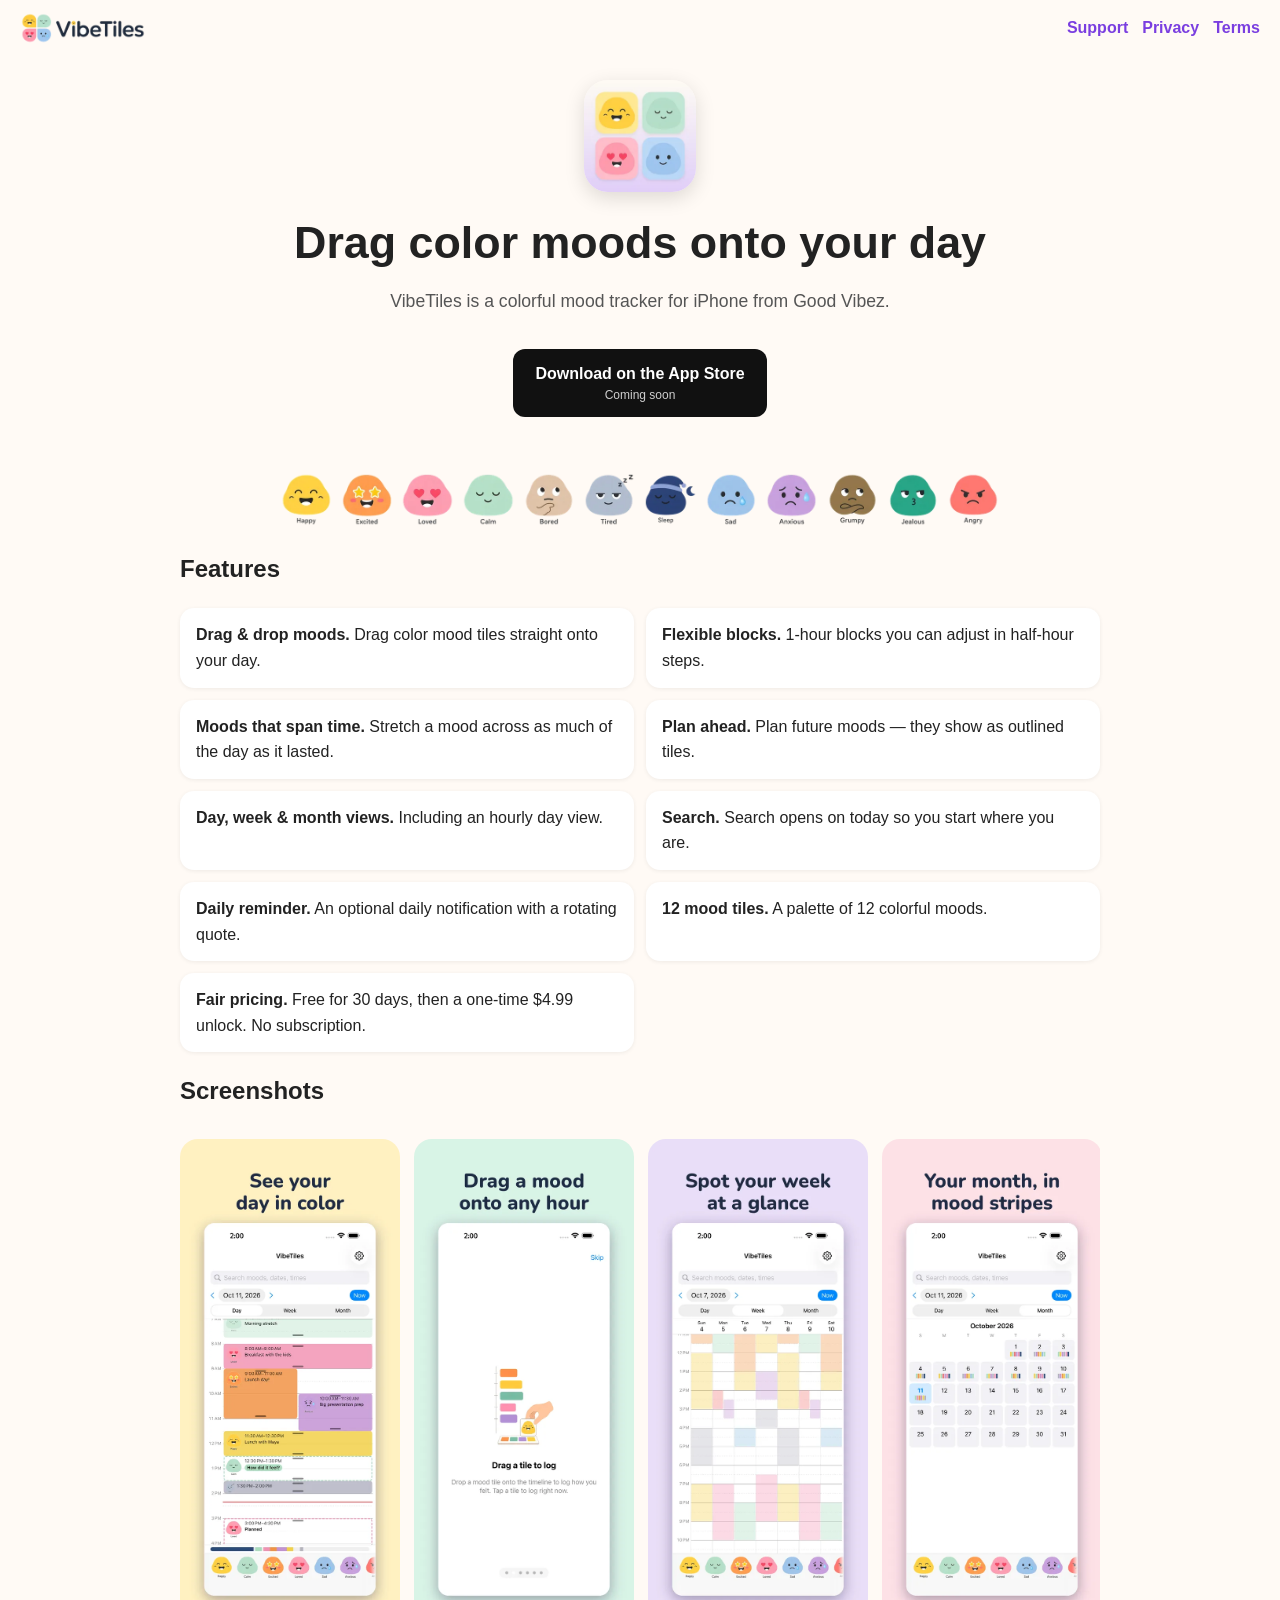
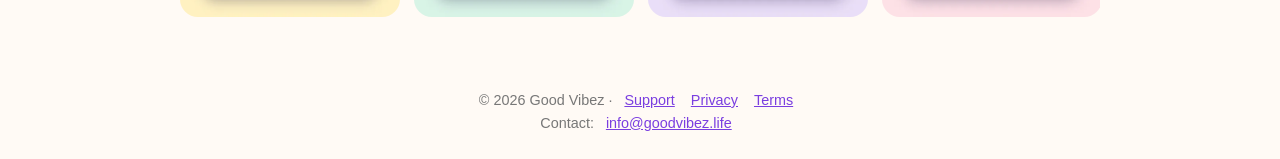
==== index.html @ ffe2e725 "VibeTiles website" ====
<!doctype html><html lang="en"><head><meta charset="utf-8"><meta name="viewport" content="width=device-width,initial-scale=1">
<title>VibeTiles — Drag color moods onto your day</title><meta name="description" content="VibeTiles by Good Vibez: drag color moods onto your day.">
<link rel="icon" href="img/favicon.png"><link rel="apple-touch-icon" href="img/apple-touch-icon.png"><link rel="stylesheet" href="style.css"></head><body>
<header><a class="brand" href="./"><img src="img/wordmark.webp" alt="VibeTiles" width="126" height="32"></a><nav><a href="support.html">Support</a><a href="privacy.html">Privacy</a><a href="terms.html">Terms</a></nav></header>
<main>
<section class="hero"><img class="icon" src="img/icon.webp" alt="VibeTiles app icon" width="256" height="256">
<h1>Drag color moods onto your day</h1><p>VibeTiles is a colorful mood tracker for iPhone from Good Vibez.</p>
<span class="badge" aria-label="App Store: coming soon">Download on the App Store<small>Coming soon</small></span></section>
<div class="tiles"><img src="img/tiles/happy.webp" alt="Happy tile" width="120" height="120" loading="lazy"><img src="img/tiles/excited.webp" alt="Excited tile" width="120" height="120" loading="lazy"><img src="img/tiles/loved.webp" alt="Loved tile" width="120" height="120" loading="lazy"><img src="img/tiles/calm.webp" alt="Calm tile" width="120" height="120" loading="lazy"><img src="img/tiles/bored.webp" alt="Bored tile" width="120" height="120" loading="lazy"><img src="img/tiles/tired.webp" alt="Tired tile" width="120" height="120" loading="lazy"><img src="img/tiles/sleep.webp" alt="Sleep tile" width="120" height="120" loading="lazy"><img src="img/tiles/sad.webp" alt="Sad tile" width="120" height="120" loading="lazy"><img src="img/tiles/anxious.webp" alt="Anxious tile" width="120" height="120" loading="lazy"><img src="img/tiles/grumpy.webp" alt="Grumpy tile" width="120" height="120" loading="lazy"><img src="img/tiles/jealous.webp" alt="Jealous tile" width="120" height="120" loading="lazy"><img src="img/tiles/angry.webp" alt="Angry tile" width="120" height="120" loading="lazy"></div>
<h2>Features</h2><ul class="features">
<li><strong>Drag &amp; drop moods.</strong> Drag color mood tiles straight onto your day.</li>
<li><strong>Flexible blocks.</strong> 1-hour blocks you can adjust in half-hour steps.</li>
<li><strong>Moods that span time.</strong> Stretch a mood across as much of the day as it lasted.</li>
<li><strong>Plan ahead.</strong> Plan future moods &mdash; they show as outlined tiles.</li>
<li><strong>Day, week &amp; month views.</strong> Including an hourly day view.</li>
<li><strong>Search.</strong> Search opens on today so you start where you are.</li>
<li><strong>Daily reminder.</strong> An optional daily notification with a rotating quote.</li>
<li><strong>12 mood tiles.</strong> A palette of 12 colorful moods.</li>
<li><strong>Fair pricing.</strong> Free for 30 days, then a one-time $4.99 unlock. No subscription.</li></ul>
<h2>Screenshots</h2><div class="shots"><img src="img/shot-01-day.webp" alt="VibeTiles day view screenshot" width="560" height="1217" loading="lazy"><img src="img/shot-02-drag.webp" alt="VibeTiles drag a mood screenshot" width="560" height="1217" loading="lazy"><img src="img/shot-03-week.webp" alt="VibeTiles week view screenshot" width="560" height="1217" loading="lazy"><img src="img/shot-04-month.webp" alt="VibeTiles month view screenshot" width="560" height="1217" loading="lazy"><img src="img/shot-07-search.webp" alt="VibeTiles search screenshot" width="560" height="1217" loading="lazy"></div></main><footer>&copy; 2026 Good Vibez &middot; <a href="support.html">Support</a><a href="privacy.html">Privacy</a><a href="terms.html">Terms</a><br>Contact: <a href="mailto:info@goodvibez.life">info@goodvibez.life</a></footer></body></html>
---- style.css ----
*{box-sizing:border-box}body{margin:0;font-family:-apple-system,BlinkMacSystemFont,"Segoe UI",Roboto,sans-serif;color:#222;background:#fffaf5;line-height:1.6}
a{color:#7a3ee0}img{max-width:100%;height:auto}
header{display:flex;align-items:center;justify-content:space-between;padding:12px 20px;flex-wrap:wrap;gap:8px}
header .brand img{height:32px;width:auto;display:block}nav a{margin-left:14px;text-decoration:none;font-weight:600}
main{max-width:960px;margin:0 auto;padding:0 20px 40px}
.hero{text-align:center;padding:24px 0 32px}.hero .icon{width:112px;border-radius:24px;box-shadow:0 6px 20px #0002}
.hero h1{font-size:2rem;line-height:1.2;margin:16px 0 8px}.hero p{font-size:1.1rem;color:#555}
.badge{display:inline-block;margin-top:16px;padding:12px 22px;border-radius:12px;background:#111;color:#fff;font-weight:600}
.badge small{display:block;font-weight:400;opacity:.8;font-size:.75rem}
.tiles{display:grid;grid-template-columns:repeat(6,1fr);gap:8px;max-width:420px;margin:24px auto}
.features{list-style:none;padding:0;display:grid;gap:12px}.features li{background:#fff;border-radius:14px;padding:14px 16px;box-shadow:0 1px 4px #0001}
.shots{display:flex;gap:14px;overflow-x:auto;scroll-snap-type:x mandatory;padding:8px 0}.shots img{width:220px;flex:none;border-radius:18px;scroll-snap-align:start}
footer{text-align:center;padding:24px;color:#777;font-size:.9rem}footer a{margin:0 8px}
@media(min-width:720px){.hero h1{font-size:2.8rem}.features{grid-template-columns:1fr 1fr}.tiles{grid-template-columns:repeat(12,1fr);max-width:720px}}
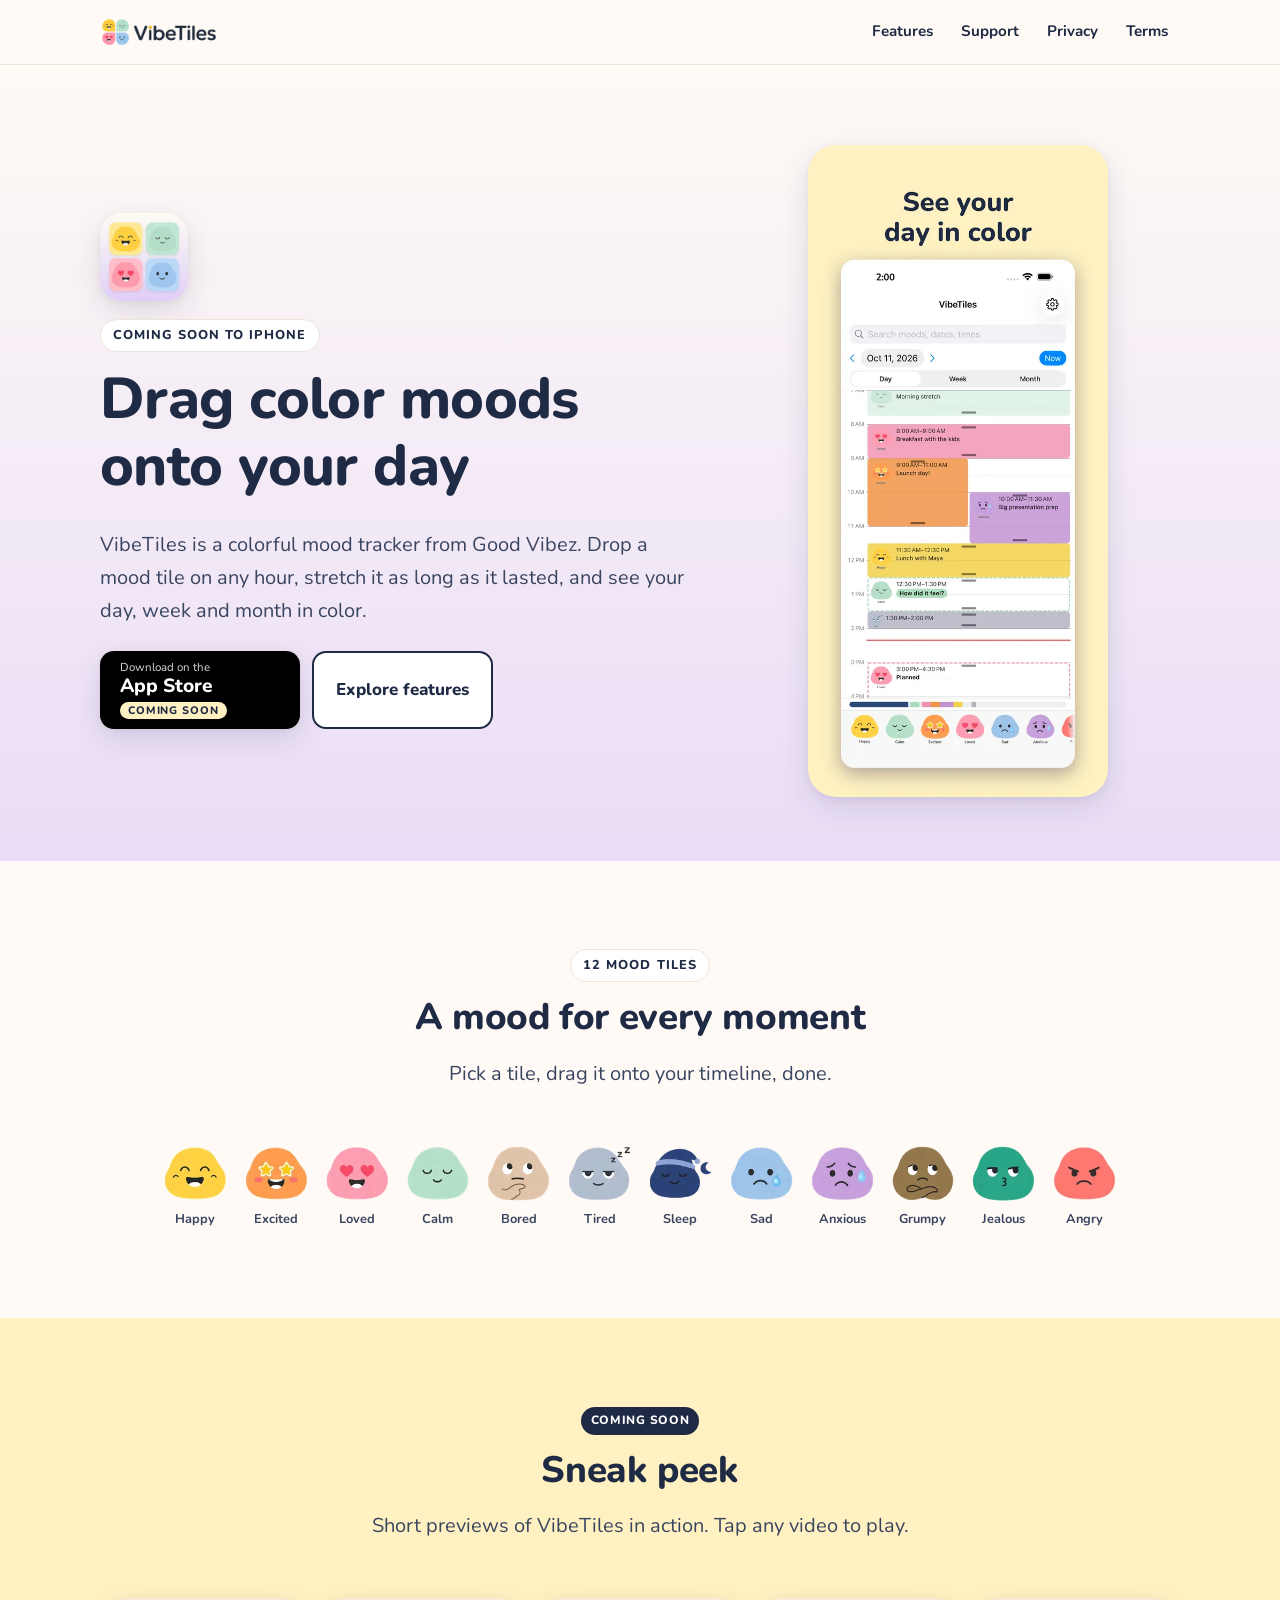
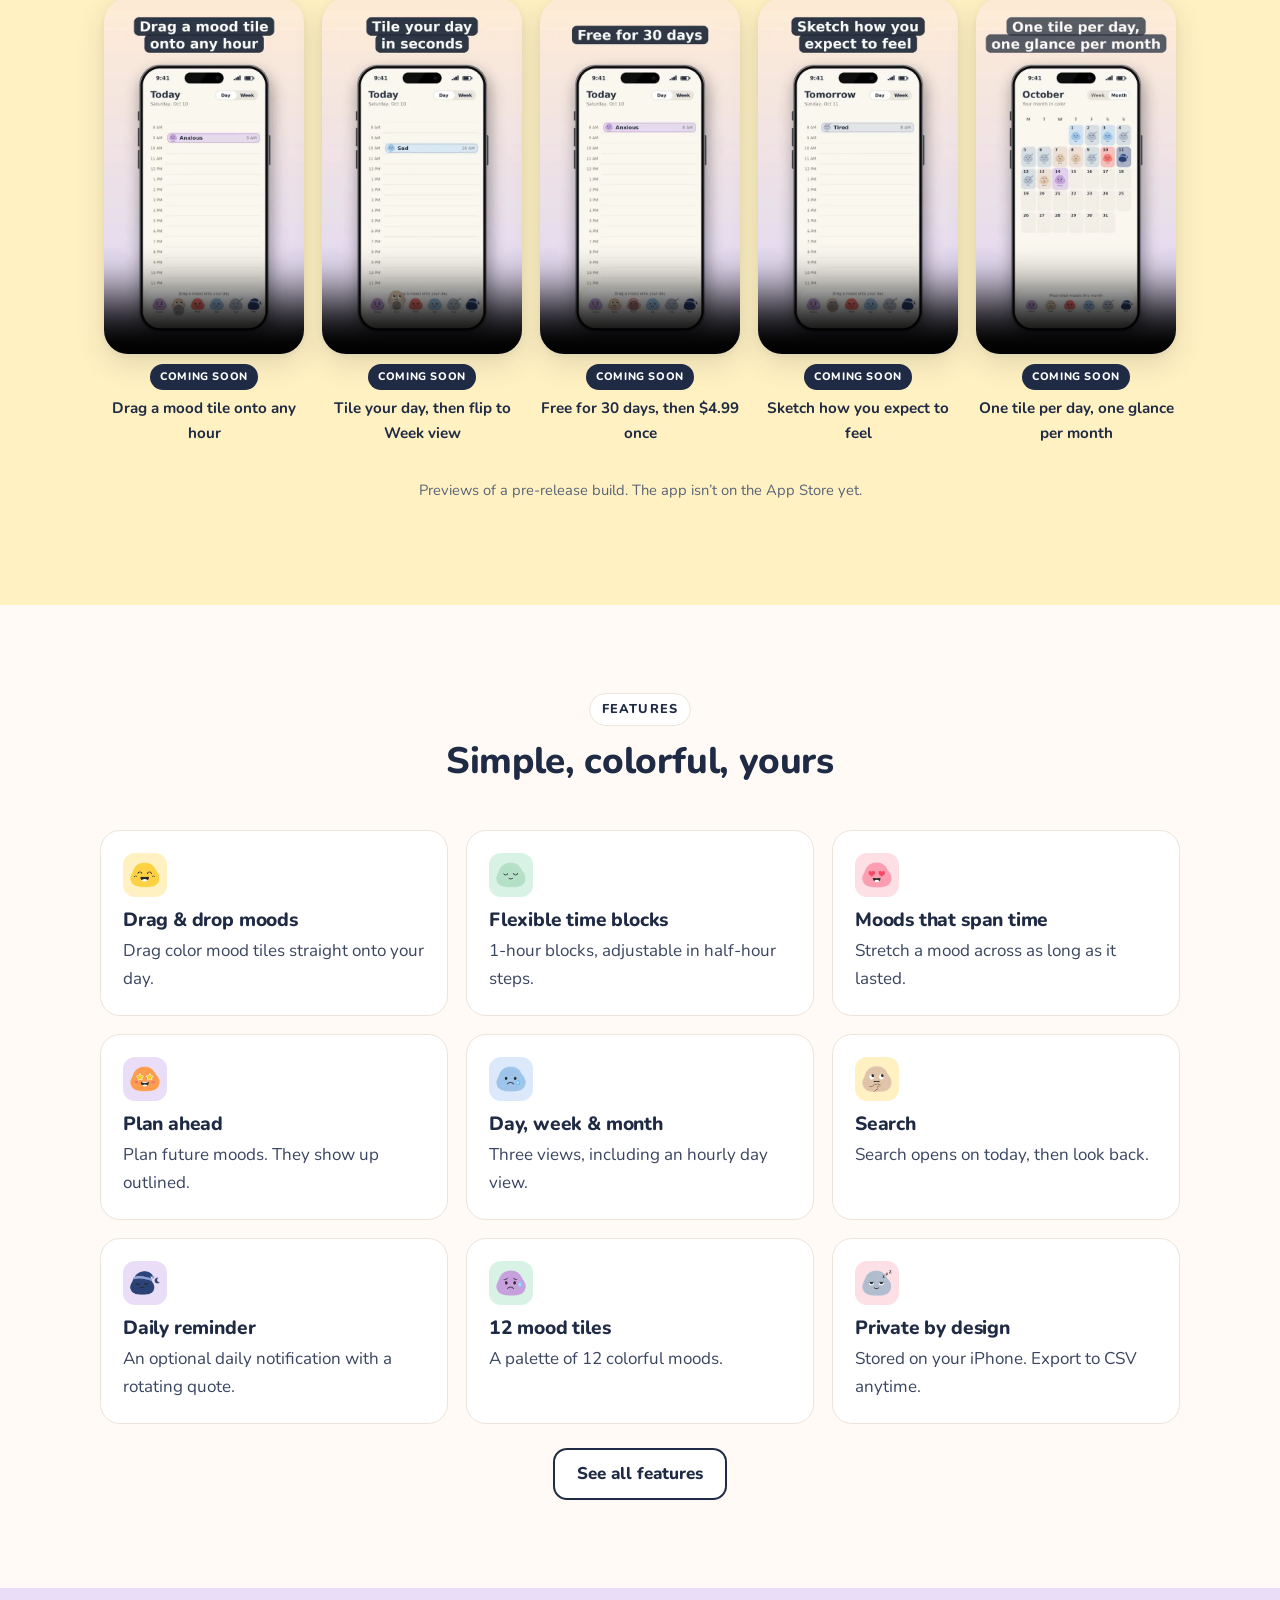
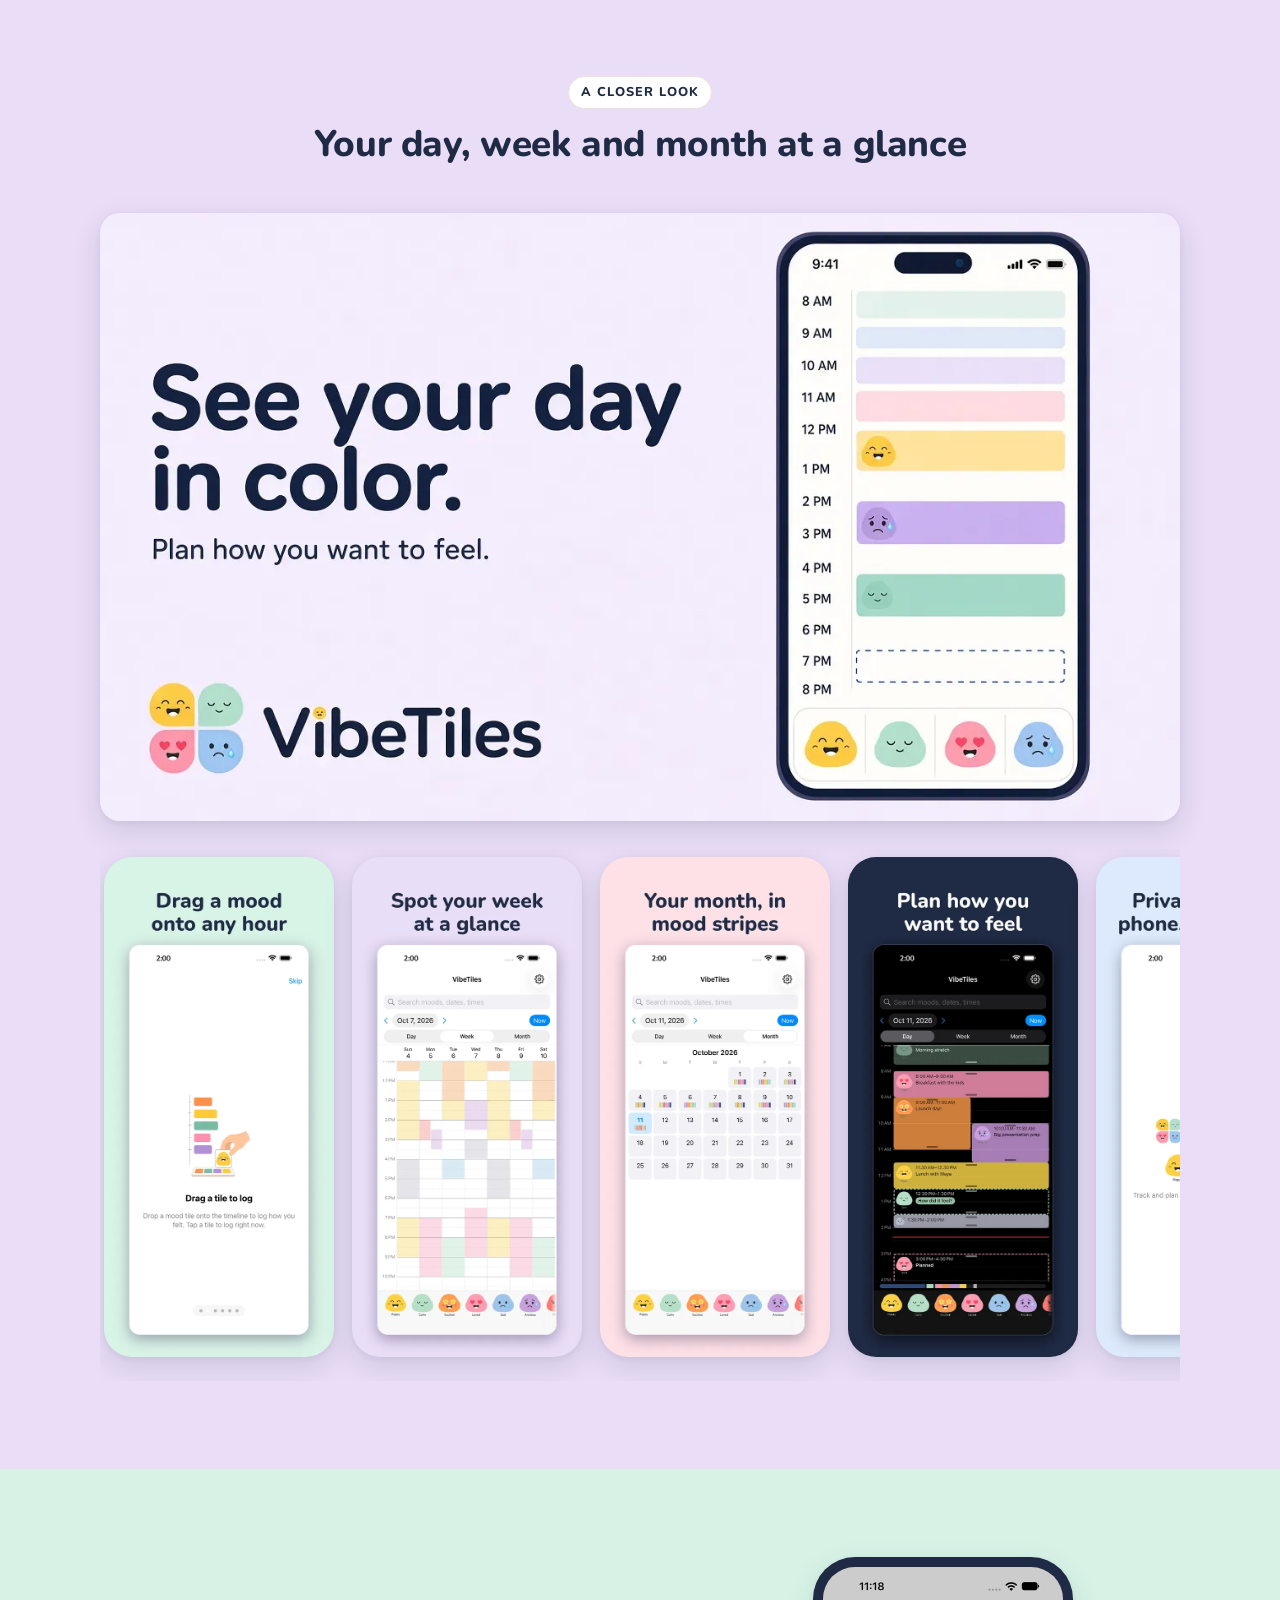
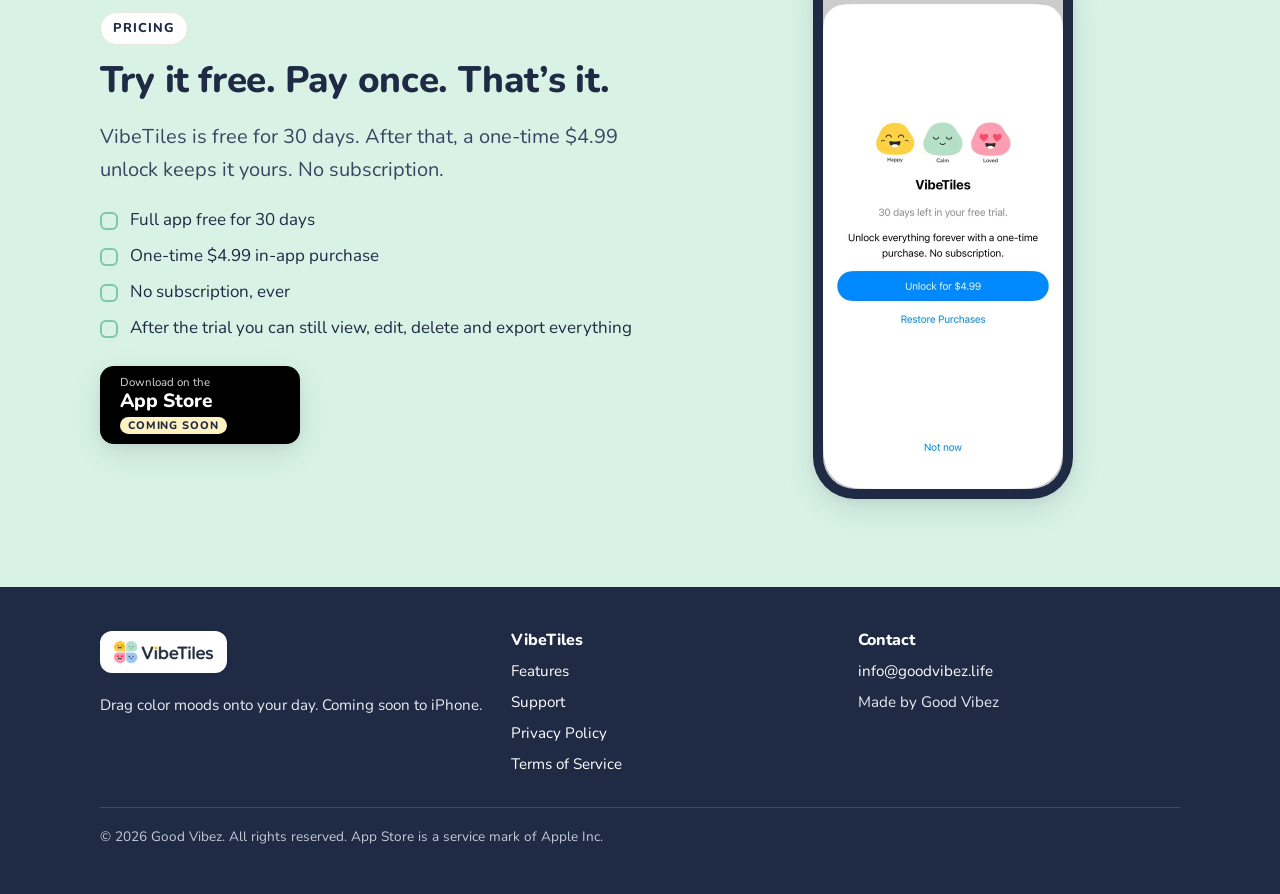
==== commit a8967eb4: "Add Features page, Sneak peek preview videos (coming soon), and polished design" ====
--- a/index.html
+++ b/index.html
@@ -1,20 +1,46 @@
 <!doctype html><html lang="en"><head><meta charset="utf-8"><meta name="viewport" content="width=device-width,initial-scale=1">
-<title>VibeTiles — Drag color moods onto your day</title><meta name="description" content="VibeTiles by Good Vibez: drag color moods onto your day.">
-<link rel="icon" href="img/favicon.png"><link rel="apple-touch-icon" href="img/apple-touch-icon.png"><link rel="stylesheet" href="style.css"></head><body>
-<header><a class="brand" href="./"><img src="img/wordmark.webp" alt="VibeTiles" width="126" height="32"></a><nav><a href="support.html">Support</a><a href="privacy.html">Privacy</a><a href="terms.html">Terms</a></nav></header>
-<main>
-<section class="hero"><img class="icon" src="img/icon.webp" alt="VibeTiles app icon" width="256" height="256">
-<h1>Drag color moods onto your day</h1><p>VibeTiles is a colorful mood tracker for iPhone from Good Vibez.</p>
-<span class="badge" aria-label="App Store: coming soon">Download on the App Store<small>Coming soon</small></span></section>
-<div class="tiles"><img src="img/tiles/happy.webp" alt="Happy tile" width="120" height="120" loading="lazy"><img src="img/tiles/excited.webp" alt="Excited tile" width="120" height="120" loading="lazy"><img src="img/tiles/loved.webp" alt="Loved tile" width="120" height="120" loading="lazy"><img src="img/tiles/calm.webp" alt="Calm tile" width="120" height="120" loading="lazy"><img src="img/tiles/bored.webp" alt="Bored tile" width="120" height="120" loading="lazy"><img src="img/tiles/tired.webp" alt="Tired tile" width="120" height="120" loading="lazy"><img src="img/tiles/sleep.webp" alt="Sleep tile" width="120" height="120" loading="lazy"><img src="img/tiles/sad.webp" alt="Sad tile" width="120" height="120" loading="lazy"><img src="img/tiles/anxious.webp" alt="Anxious tile" width="120" height="120" loading="lazy"><img src="img/tiles/grumpy.webp" alt="Grumpy tile" width="120" height="120" loading="lazy"><img src="img/tiles/jealous.webp" alt="Jealous tile" width="120" height="120" loading="lazy"><img src="img/tiles/angry.webp" alt="Angry tile" width="120" height="120" loading="lazy"></div>
-<h2>Features</h2><ul class="features">
-<li><strong>Drag &amp; drop moods.</strong> Drag color mood tiles straight onto your day.</li>
-<li><strong>Flexible blocks.</strong> 1-hour blocks you can adjust in half-hour steps.</li>
-<li><strong>Moods that span time.</strong> Stretch a mood across as much of the day as it lasted.</li>
-<li><strong>Plan ahead.</strong> Plan future moods &mdash; they show as outlined tiles.</li>
-<li><strong>Day, week &amp; month views.</strong> Including an hourly day view.</li>
-<li><strong>Search.</strong> Search opens on today so you start where you are.</li>
-<li><strong>Daily reminder.</strong> An optional daily notification with a rotating quote.</li>
-<li><strong>12 mood tiles.</strong> A palette of 12 colorful moods.</li>
-<li><strong>Fair pricing.</strong> Free for 30 days, then a one-time $4.99 unlock. No subscription.</li></ul>
-<h2>Screenshots</h2><div class="shots"><img src="img/shot-01-day.webp" alt="VibeTiles day view screenshot" width="560" height="1217" loading="lazy"><img src="img/shot-02-drag.webp" alt="VibeTiles drag a mood screenshot" width="560" height="1217" loading="lazy"><img src="img/shot-03-week.webp" alt="VibeTiles week view screenshot" width="560" height="1217" loading="lazy"><img src="img/shot-04-month.webp" alt="VibeTiles month view screenshot" width="560" height="1217" loading="lazy"><img src="img/shot-07-search.webp" alt="VibeTiles search screenshot" width="560" height="1217" loading="lazy"></div></main><footer>&copy; 2026 Good Vibez &middot; <a href="support.html">Support</a><a href="privacy.html">Privacy</a><a href="terms.html">Terms</a><br>Contact: <a href="mailto:info@goodvibez.life">info@goodvibez.life</a></footer></body></html>+<title>VibeTiles · Drag color moods onto your day</title><meta name="description" content="VibeTiles by Good Vibez: drag color moods onto your day. A colorful mood tracker for iPhone, coming soon."><meta name="theme-color" content="#FFFAF5">
+<link rel="canonical" href="https://vibetiles.goodvibez.life/">
+<meta property="og:type" content="website"><meta property="og:site_name" content="VibeTiles"><meta property="og:title" content="VibeTiles · Drag color moods onto your day"><meta property="og:description" content="VibeTiles by Good Vibez: drag color moods onto your day. A colorful mood tracker for iPhone, coming soon."><meta property="og:url" content="https://vibetiles.goodvibez.life/"><meta property="og:image" content="https://vibetiles.goodvibez.life/img/og-image.jpg"><meta property="og:image:width" content="1200"><meta property="og:image:height" content="675">
+<meta name="twitter:card" content="summary_large_image"><meta name="twitter:title" content="VibeTiles · Drag color moods onto your day"><meta name="twitter:description" content="VibeTiles by Good Vibez: drag color moods onto your day. A colorful mood tracker for iPhone, coming soon."><meta name="twitter:image" content="https://vibetiles.goodvibez.life/img/og-image.jpg">
+<link rel="preload" href="fonts/nunito-latin.woff2" as="font" type="font/woff2" crossorigin>
+<link rel="icon" href="img/favicon.png"><link rel="apple-touch-icon" href="img/apple-touch-icon.png"><link rel="stylesheet" href="style.css?v=2"></head><body>
+<a class="skip" href="#main">Skip to content</a>
+<header class="site-header"><div class="wrap"><a class="brand" href="./" aria-label="VibeTiles home"><img src="img/wordmark.webp" alt="VibeTiles" width="118" height="30"></a>
+<nav class="nav" aria-label="Main"><a href="features.html">Features</a><a href="support.html">Support</a><a href="privacy.html">Privacy</a><a href="terms.html">Terms</a></nav></div></header>
+<main id="main">
+<section class="hero"><div class="wrap">
+<div class="hero-copy"><img class="app-icon" src="img/icon.webp" alt="VibeTiles app icon" width="88" height="88">
+<span class="eyebrow">Coming soon to iPhone</span>
+<h1>Drag color moods onto your day</h1>
+<p class="lead">VibeTiles is a colorful mood tracker from Good Vibez. Drop a mood tile on any hour, stretch it as long as it lasted, and see your day, week and month in color.</p>
+<div class="cta-row"><span class="badge" role="img" aria-label="Download on the App Store, coming soon"><span class="small">Download on the</span><span class="big">App Store</span><span class="soon">Coming soon</span></span><a class="btn" href="features.html">Explore features</a></div></div>
+<div class="hero-visual"><img class="shot" src="img/shot-01-day.webp" alt="VibeTiles day view with colored mood tiles placed across the hours" width="560" height="1217" fetchpriority="high"></div>
+</div></section>
+<section class="section" aria-labelledby="tiles-h"><div class="wrap"><div class="section-head"><span class="eyebrow">12 mood tiles</span><h2 id="tiles-h">A mood for every moment</h2><p class="lead">Pick a tile, drag it onto your timeline, done.</p></div><div class="tiles"><figure><img src="img/tiles/happy.webp" alt="" width="120" height="120" loading="lazy"><figcaption>Happy</figcaption></figure><figure><img src="img/tiles/excited.webp" alt="" width="120" height="120" loading="lazy"><figcaption>Excited</figcaption></figure><figure><img src="img/tiles/loved.webp" alt="" width="120" height="120" loading="lazy"><figcaption>Loved</figcaption></figure><figure><img src="img/tiles/calm.webp" alt="" width="120" height="120" loading="lazy"><figcaption>Calm</figcaption></figure><figure><img src="img/tiles/bored.webp" alt="" width="120" height="120" loading="lazy"><figcaption>Bored</figcaption></figure><figure><img src="img/tiles/tired.webp" alt="" width="120" height="120" loading="lazy"><figcaption>Tired</figcaption></figure><figure><img src="img/tiles/sleep.webp" alt="" width="120" height="120" loading="lazy"><figcaption>Sleep</figcaption></figure><figure><img src="img/tiles/sad.webp" alt="" width="120" height="120" loading="lazy"><figcaption>Sad</figcaption></figure><figure><img src="img/tiles/anxious.webp" alt="" width="120" height="120" loading="lazy"><figcaption>Anxious</figcaption></figure><figure><img src="img/tiles/grumpy.webp" alt="" width="120" height="120" loading="lazy"><figcaption>Grumpy</figcaption></figure><figure><img src="img/tiles/jealous.webp" alt="" width="120" height="120" loading="lazy"><figcaption>Jealous</figcaption></figure><figure><img src="img/tiles/angry.webp" alt="" width="120" height="120" loading="lazy"><figcaption>Angry</figcaption></figure></div></div></section>
+<section class="section tint-yellow" id="sneak-peek" aria-labelledby="peek-h"><div class="wrap"><div class="section-head"><span class="pill">Coming soon</span><h2 id="peek-h" style="margin-top:14px">Sneak peek</h2><p class="lead">Short previews of VibeTiles in action. Tap any video to play.</p></div><div class="videos"><figure class="video-card">
+<video playsinline muted loop preload="none" controls poster="video/vibetiles-plan-your-day.webp" width="720" height="1280" aria-label="VibeTiles preview: Drag a mood tile onto any hour"><source src="video/vibetiles-plan-your-day.mp4" type="video/mp4">Your browser can't play this video. <a href="video/vibetiles-plan-your-day.mp4">Download it</a>.</video>
+<figcaption><span class="pill">Coming soon</span><span class="cap">Drag a mood tile onto any hour</span></figcaption></figure><figure class="video-card">
+<video playsinline muted loop preload="none" controls poster="video/vibetiles-week-view.webp" width="720" height="1280" aria-label="VibeTiles preview: Tile your day, then flip to Week view"><source src="video/vibetiles-week-view.mp4" type="video/mp4">Your browser can't play this video. <a href="video/vibetiles-week-view.mp4">Download it</a>.</video>
+<figcaption><span class="pill">Coming soon</span><span class="cap">Tile your day, then flip to Week view</span></figcaption></figure><figure class="video-card">
+<video playsinline muted loop preload="none" controls poster="video/vibetiles-no-subscription.webp" width="720" height="1280" aria-label="VibeTiles preview: Free for 30 days, then $4.99 once"><source src="video/vibetiles-no-subscription.mp4" type="video/mp4">Your browser can't play this video. <a href="video/vibetiles-no-subscription.mp4">Download it</a>.</video>
+<figcaption><span class="pill">Coming soon</span><span class="cap">Free for 30 days, then $4.99 once</span></figcaption></figure><figure class="video-card">
+<video playsinline muted loop preload="none" controls poster="video/vibetiles-plan-tomorrow.webp" width="720" height="1280" aria-label="VibeTiles preview: Sketch how you expect to feel"><source src="video/vibetiles-plan-tomorrow.mp4" type="video/mp4">Your browser can't play this video. <a href="video/vibetiles-plan-tomorrow.mp4">Download it</a>.</video>
+<figcaption><span class="pill">Coming soon</span><span class="cap">Sketch how you expect to feel</span></figcaption></figure><figure class="video-card">
+<video playsinline muted loop preload="none" controls poster="video/vibetiles-month-in-color.webp" width="720" height="1280" aria-label="VibeTiles preview: One tile per day, one glance per month"><source src="video/vibetiles-month-in-color.mp4" type="video/mp4">Your browser can't play this video. <a href="video/vibetiles-month-in-color.mp4">Download it</a>.</video>
+<figcaption><span class="pill">Coming soon</span><span class="cap">One tile per day, one glance per month</span></figcaption></figure></div><p class="note">Previews of a pre-release build. The app isn&rsquo;t on the App Store yet.</p></div></section>
+<section class="section" aria-labelledby="feat-h"><div class="wrap"><div class="section-head"><span class="eyebrow">Features</span><h2 id="feat-h">Simple, colorful, yours</h2></div><div class="grid cols-3"><div class="card"><div class="dot bg-yellow"><img src="img/tiles/happy.webp" alt="" width="34" height="34" loading="lazy"></div><h3>Drag &amp; drop moods</h3><p>Drag color mood tiles straight onto your day.</p></div><div class="card"><div class="dot bg-mint"><img src="img/tiles/calm.webp" alt="" width="34" height="34" loading="lazy"></div><h3>Flexible time blocks</h3><p>1-hour blocks, adjustable in half-hour steps.</p></div><div class="card"><div class="dot bg-pink"><img src="img/tiles/loved.webp" alt="" width="34" height="34" loading="lazy"></div><h3>Moods that span time</h3><p>Stretch a mood across as long as it lasted.</p></div><div class="card"><div class="dot bg-lilac"><img src="img/tiles/excited.webp" alt="" width="34" height="34" loading="lazy"></div><h3>Plan ahead</h3><p>Plan future moods. They show up outlined.</p></div><div class="card"><div class="dot bg-sky"><img src="img/tiles/sad.webp" alt="" width="34" height="34" loading="lazy"></div><h3>Day, week &amp; month</h3><p>Three views, including an hourly day view.</p></div><div class="card"><div class="dot bg-yellow"><img src="img/tiles/bored.webp" alt="" width="34" height="34" loading="lazy"></div><h3>Search</h3><p>Search opens on today, then look back.</p></div><div class="card"><div class="dot bg-lilac"><img src="img/tiles/sleep.webp" alt="" width="34" height="34" loading="lazy"></div><h3>Daily reminder</h3><p>An optional daily notification with a rotating quote.</p></div><div class="card"><div class="dot bg-mint"><img src="img/tiles/anxious.webp" alt="" width="34" height="34" loading="lazy"></div><h3>12 mood tiles</h3><p>A palette of 12 colorful moods.</p></div><div class="card"><div class="dot bg-pink"><img src="img/tiles/tired.webp" alt="" width="34" height="34" loading="lazy"></div><h3>Private by design</h3><p>Stored on your iPhone. Export to CSV anytime.</p></div></div><div class="cta-row" style="justify-content:center"><a class="btn" href="features.html">See all features</a></div></div></section>
+<section class="section tint-lilac" aria-labelledby="color-h"><div class="wrap"><div class="section-head"><span class="eyebrow">A closer look</span><h2 id="color-h">Your day, week and month at a glance</h2></div>
+<img class="banner" src="img/hero-dayincolor.webp" srcset="img/hero-dayincolor-720.webp 720w, img/hero-dayincolor.webp 1280w" sizes="(min-width:1120px) 1080px, 100vw" alt="See your day in color. Plan how you want to feel. A phone showing a day of pastel mood tiles." width="1280" height="720" loading="lazy">
+<div class="shots" style="margin-top:28px" aria-label="Screenshots"><img class="shot" src="img/shot-02-drag.webp" alt="Drag a mood onto any hour" width="560" height="1217" loading="lazy"><img class="shot" src="img/shot-03-week.webp" alt="Spot your week at a glance" width="560" height="1217" loading="lazy"><img class="shot" src="img/shot-04-month.webp" alt="Your month, in mood stripes" width="560" height="1217" loading="lazy"><img class="shot" src="img/shot-05-dark.webp" alt="Plan how you want to feel, shown in dark mode" width="560" height="1217" loading="lazy"><img class="shot" src="img/shot-06-private.webp" alt="Private. On your phone. No account." width="560" height="1217" loading="lazy"><img class="shot" src="img/shot-07-search.webp" alt="Find every mood, fast" width="560" height="1217" loading="lazy"></div></div></section>
+<section class="section tint-mint" id="pricing" aria-labelledby="pricing-h"><div class="wrap price">
+<div><span class="eyebrow">Pricing</span><h2 id="pricing-h">Try it free. Pay once. That&rsquo;s it.</h2><p class="lead">VibeTiles is free for 30 days. After that, a one-time $4.99 unlock keeps it yours. No subscription.</p>
+<ul class="checks"><li>Full app free for 30 days</li><li>One-time $4.99 in-app purchase</li><li>No subscription, ever</li><li>After the trial you can still view, edit, delete and export everything</li></ul>
+<div class="cta-row"><span class="badge" role="img" aria-label="Download on the App Store, coming soon"><span class="small">Download on the</span><span class="big">App Store</span><span class="soon">Coming soon</span></span></div></div>
+<div class="phone"><img src="img/paywall.webp" alt="VibeTiles unlock screen: 30 days left in your free trial, unlock everything forever with a one-time purchase, no subscription, Unlock for $4.99" width="480" height="1044" loading="lazy"></div>
+</div></section></main><footer class="site-footer"><div class="wrap">
+<div><a class="foot-brand" href="./" aria-label="VibeTiles home"><img src="img/wordmark.webp" alt="VibeTiles" width="110" height="28"></a><p style="margin-top:12px">Drag color moods onto your day. Coming soon to iPhone.</p></div>
+<div><h2>VibeTiles</h2><ul><li><a href="features.html">Features</a></li><li><a href="support.html">Support</a></li><li><a href="privacy.html">Privacy Policy</a></li><li><a href="terms.html">Terms of Service</a></li></ul></div>
+<div><h2>Contact</h2><ul><li><a href="mailto:info@goodvibez.life">info@goodvibez.life</a></li><li>Made by Good Vibez</li></ul></div>
+<p class="fine">&copy; 2026 Good Vibez. All rights reserved. App Store is a service mark of Apple Inc.</p>
+</div></footer></body></html>
--- a/style.css
+++ b/style.css
@@ -1,14 +1,94 @@
-*{box-sizing:border-box}body{margin:0;font-family:-apple-system,BlinkMacSystemFont,"Segoe UI",Roboto,sans-serif;color:#222;background:#fffaf5;line-height:1.6}
-a{color:#7a3ee0}img{max-width:100%;height:auto}
-header{display:flex;align-items:center;justify-content:space-between;padding:12px 20px;flex-wrap:wrap;gap:8px}
-header .brand img{height:32px;width:auto;display:block}nav a{margin-left:14px;text-decoration:none;font-weight:600}
-main{max-width:960px;margin:0 auto;padding:0 20px 40px}
-.hero{text-align:center;padding:24px 0 32px}.hero .icon{width:112px;border-radius:24px;box-shadow:0 6px 20px #0002}
-.hero h1{font-size:2rem;line-height:1.2;margin:16px 0 8px}.hero p{font-size:1.1rem;color:#555}
-.badge{display:inline-block;margin-top:16px;padding:12px 22px;border-radius:12px;background:#111;color:#fff;font-weight:600}
-.badge small{display:block;font-weight:400;opacity:.8;font-size:.75rem}
-.tiles{display:grid;grid-template-columns:repeat(6,1fr);gap:8px;max-width:420px;margin:24px auto}
-.features{list-style:none;padding:0;display:grid;gap:12px}.features li{background:#fff;border-radius:14px;padding:14px 16px;box-shadow:0 1px 4px #0001}
-.shots{display:flex;gap:14px;overflow-x:auto;scroll-snap-type:x mandatory;padding:8px 0}.shots img{width:220px;flex:none;border-radius:18px;scroll-snap-align:start}
-footer{text-align:center;padding:24px;color:#777;font-size:.9rem}footer a{margin:0 8px}
-@media(min-width:720px){.hero h1{font-size:2.8rem}.features{grid-template-columns:1fr 1fr}.tiles{grid-template-columns:repeat(12,1fr);max-width:720px}}
+@font-face{font-family:"Nunito";font-style:normal;font-weight:400 900;font-display:swap;src:url(fonts/nunito-latin.woff2) format("woff2")}
+:root{--navy:#1F2A44;--ink:#3a4560;--muted:#5a6479;--cream:#FFFAF5;--yellow:#FFF1C1;--mint:#D8F3E6;--lilac:#E9DDF7;--pink:#FDE0E6;--sky:#DCE9FB;--accent:#5B2FB8;--line:#ece4da;--radius:20px;--shadow:0 10px 30px rgba(31,42,68,.12),0 2px 6px rgba(31,42,68,.06);--max:1120px}
+*{box-sizing:border-box}html{scroll-behavior:smooth;-webkit-text-size-adjust:100%}
+@media (prefers-reduced-motion:reduce){html{scroll-behavior:auto}*{transition:none!important}}
+body{margin:0;font-family:"Nunito",-apple-system,BlinkMacSystemFont,"Segoe UI",Roboto,sans-serif;font-size:1.0625rem;color:var(--navy);background:var(--cream);line-height:1.65}
+img,video{max-width:100%;height:auto;display:block}
+a{color:var(--accent);text-underline-offset:3px}a:hover{color:var(--navy)}
+:focus-visible{outline:3px solid var(--accent);outline-offset:3px;border-radius:6px}
+.skip{position:absolute;left:-999px;top:8px;background:var(--navy);color:#fff;padding:8px 14px;border-radius:10px;z-index:100}.skip:focus{left:12px;color:#fff}
+h1,h2,h3{font-weight:800;line-height:1.15;letter-spacing:-.01em;margin:0 0 .5em;color:var(--navy)}
+h1{font-size:clamp(2.1rem,6vw,3.6rem)}h2{font-size:clamp(1.6rem,4vw,2.3rem)}h3{font-size:1.2rem}
+p{margin:0 0 1em}.lead{font-size:clamp(1.08rem,2.2vw,1.25rem);color:var(--ink)}
+.wrap{max-width:var(--max);margin:0 auto;padding:0 20px}
+/* header */
+.site-header{position:sticky;top:0;z-index:50;background:rgba(255,250,245,.88);backdrop-filter:saturate(1.4) blur(10px);-webkit-backdrop-filter:saturate(1.4) blur(10px);border-bottom:1px solid var(--line)}
+.site-header .wrap{display:flex;align-items:center;justify-content:space-between;gap:12px;min-height:64px}
+.brand img{height:30px;width:auto}
+.nav{display:flex;gap:4px;overflow-x:auto;scrollbar-width:none}.nav::-webkit-scrollbar{display:none}
+.nav a{font-weight:700;font-size:.95rem;color:var(--navy);text-decoration:none;padding:8px 12px;border-radius:999px;white-space:nowrap;transition:background .15s}
+.nav a:hover{background:var(--lilac)}.nav a[aria-current=page]{background:var(--navy);color:#fff}
+@media(max-width:600px){.site-header .wrap{flex-direction:column;gap:2px;padding-top:10px;padding-bottom:6px}.nav{width:100%;justify-content:center}.nav a{padding:6px 10px;font-size:.9rem}}
+/* sections */
+.section{padding:clamp(48px,8vw,88px) 0}.section.tint-yellow{background:var(--yellow)}.section.tint-mint{background:var(--mint)}.section.tint-lilac{background:var(--lilac)}.section.tint-pink{background:var(--pink)}.section.tint-sky{background:var(--sky)}
+.section-head{text-align:center;max-width:680px;margin:0 auto clamp(28px,5vw,48px)}
+.eyebrow{display:inline-block;font-weight:800;font-size:.8rem;letter-spacing:.08em;text-transform:uppercase;color:var(--navy);background:#fff;border:1px solid var(--line);padding:5px 12px;border-radius:999px;margin-bottom:14px}
+.pill{display:inline-block;font-weight:800;font-size:.75rem;letter-spacing:.06em;text-transform:uppercase;background:var(--navy);color:#fff;padding:4px 10px;border-radius:999px;vertical-align:middle}
+/* hero */
+.hero{padding:clamp(36px,7vw,80px) 0 clamp(32px,6vw,64px);background:linear-gradient(180deg,var(--cream) 0%,var(--lilac) 100%)}
+.hero .wrap{display:grid;gap:36px;align-items:center}
+.hero-copy{text-align:center}.hero .app-icon{width:88px;height:88px;border-radius:22px;box-shadow:var(--shadow);margin:0 auto 18px}
+.cta-row{display:flex;flex-wrap:wrap;gap:12px;justify-content:center;margin-top:24px}
+.hero-visual{display:flex;justify-content:center}.hero-visual img{width:min(300px,78vw)}
+@media(min-width:900px){.hero .wrap{grid-template-columns:1.15fr .85fr}.hero-copy{text-align:left}.hero .app-icon{margin-left:0}.cta-row{justify-content:flex-start}}
+/* buttons/badge */
+.badge{display:inline-flex;flex-direction:column;justify-content:center;min-width:200px;padding:10px 20px;border-radius:14px;background:#000;color:#fff;text-align:left;line-height:1.2;cursor:default;box-shadow:var(--shadow)}
+.badge .small{font-size:.72rem;opacity:.85}.badge .big{font-size:1.2rem;font-weight:800}.badge .soon{margin-top:4px;font-size:.68rem;font-weight:800;letter-spacing:.08em;text-transform:uppercase;color:#1F2A44;background:#FFF1C1;padding:2px 8px;border-radius:999px;align-self:flex-start}
+.btn{display:inline-flex;align-items:center;justify-content:center;min-height:52px;padding:0 22px;border-radius:14px;font-weight:800;text-decoration:none;border:2px solid var(--navy);color:var(--navy);background:#fff;transition:transform .15s,box-shadow .15s,background .15s}
+.btn:hover{transform:translateY(-2px);box-shadow:var(--shadow);color:var(--navy);background:var(--yellow)}
+/* tiles */
+.tiles{display:grid;grid-template-columns:repeat(6,1fr);gap:10px;max-width:520px;margin:0 auto}
+.tiles figure{margin:0;text-align:center;font-size:.8rem;font-weight:700;color:var(--ink)}
+.tiles img{width:100%;transition:transform .2s}.tiles figure:hover img{transform:translateY(-4px) rotate(-3deg)}
+@media(min-width:760px){.tiles{grid-template-columns:repeat(12,1fr);max-width:960px}}
+/* cards */
+.grid{display:grid;gap:18px}@media(min-width:640px){.grid.cols-2{grid-template-columns:1fr 1fr}.grid.cols-3{grid-template-columns:1fr 1fr}}@media(min-width:960px){.grid.cols-3{grid-template-columns:repeat(3,1fr)}}
+.card{background:#fff;border:1px solid var(--line);border-radius:var(--radius);padding:22px;transition:transform .2s,box-shadow .2s}
+.card:hover{transform:translateY(-3px);box-shadow:var(--shadow)}
+.card .dot{width:44px;height:44px;border-radius:12px;margin-bottom:12px;display:grid;place-items:center}.card .dot img{width:34px}
+.card h3{margin-bottom:.3em}.card p{margin:0;color:var(--ink)}
+.bg-yellow{background:var(--yellow)}.bg-mint{background:var(--mint)}.bg-lilac{background:var(--lilac)}.bg-pink{background:var(--pink)}.bg-sky{background:var(--sky)}
+/* media */
+.shot{border-radius:28px;box-shadow:var(--shadow);background:#fff}
+.banner{border-radius:var(--radius);box-shadow:var(--shadow);width:100%}
+.phone{width:min(260px,70vw);margin:0 auto;padding:10px;background:var(--navy);border-radius:42px;box-shadow:var(--shadow)}
+.phone img{border-radius:32px}
+.shots{display:flex;gap:18px;overflow-x:auto;scroll-snap-type:x mandatory;padding:8px 4px 24px;scroll-padding:0 20px}
+.shots img{width:230px;flex:none;scroll-snap-align:start}
+/* videos */
+.videos{display:grid;grid-auto-flow:column;grid-auto-columns:min(240px,70vw);gap:18px;overflow-x:auto;scroll-snap-type:x mandatory;padding:8px 4px 24px}
+@media(min-width:1100px){.videos{grid-auto-flow:row;grid-template-columns:repeat(5,1fr);overflow:visible}}
+.video-card{margin:0;scroll-snap-align:start;position:relative}
+.video-card video{width:100%;aspect-ratio:9/16;object-fit:cover;border-radius:24px;background:var(--navy);box-shadow:var(--shadow)}
+.video-card figcaption{font-weight:700;margin-top:10px;text-align:center;font-size:.95rem}
+.video-card figcaption .pill{display:table;margin:0 auto 6px;font-size:.68rem}.video-card .cap{display:block}
+.note{text-align:center;color:var(--muted);font-size:.92rem;margin-top:8px}
+/* features page */
+.feature{display:grid;gap:28px;align-items:center;padding:clamp(36px,6vw,64px) 0;border-top:1px solid var(--line)}
+.feature:first-of-type{border-top:0}
+.feature .num{font-weight:800;color:var(--muted);font-size:.85rem;letter-spacing:.08em;text-transform:uppercase}
+.feature-visual{display:flex;justify-content:center}.feature-visual .shot{width:min(280px,75vw)}.feature-visual .art{width:min(320px,80vw);border-radius:var(--radius);padding:16px}
+@media(min-width:860px){.feature{grid-template-columns:1fr 1fr;gap:56px}.feature:nth-of-type(even) .feature-visual{order:-1}}
+.notif{width:min(340px,86vw);background:rgba(255,255,255,.92);border-radius:22px;box-shadow:var(--shadow);padding:14px 16px;display:grid;grid-template-columns:40px 1fr;gap:12px;align-items:start;font-size:.92rem;line-height:1.4}
+.notif img{width:40px;border-radius:10px}.notif .t{font-weight:800}.notif .meta{color:var(--muted);font-size:.78rem;float:right}
+.tiles-mini figure{margin:0;position:relative}.tiles-mini img{width:100%;transition:transform .2s}.tiles-mini figure:hover img{transform:translateY(-4px) rotate(-3deg)}.tiles-mini{display:grid;grid-template-columns:repeat(4,1fr);gap:10px;width:min(320px,80vw)}
+.toc{display:flex;flex-wrap:wrap;gap:8px;justify-content:center;margin-top:20px}.toc a{font-weight:700;font-size:.9rem;text-decoration:none;background:#fff;border:1px solid var(--line);color:var(--navy);padding:6px 12px;border-radius:999px}.toc a:hover{background:var(--yellow)}
+/* pricing */
+.price{display:grid;gap:28px;align-items:center}@media(min-width:860px){.price{grid-template-columns:1.1fr .9fr}}
+.price-card{background:#fff;border-radius:var(--radius);padding:28px;box-shadow:var(--shadow)}
+.price-card .amount{font-size:clamp(2.4rem,6vw,3.2rem);font-weight:900;line-height:1}
+.checks{list-style:none;padding:0;margin:18px 0 0}.checks li{padding-left:30px;position:relative;margin:8px 0}.checks li::before{content:"";position:absolute;left:0;top:.35em;width:18px;height:18px;border-radius:6px;background:var(--mint);box-shadow:inset 0 0 0 2px #7cc9a5}
+/* prose pages */
+.page{padding:clamp(36px,6vw,64px) 0}.prose{max-width:740px;margin:0 auto}
+.prose h1{margin-bottom:.4em}.prose h2{font-size:1.4rem;margin-top:1.8em}.prose h3{margin-top:1.5em;font-size:1.1rem}
+.prose ul{padding-left:1.2em}.prose li{margin:.4em 0}
+.prose>*:first-child{margin-top:0}
+/* footer */
+.site-footer{background:var(--navy);color:#e8ecf5;padding:44px 0 32px;font-size:.95rem}
+.site-footer .wrap{display:grid;gap:24px}@media(min-width:760px){.site-footer .wrap{grid-template-columns:1.2fr 1fr 1fr;align-items:start}}
+.site-footer a{color:#fff;text-decoration:none}.site-footer a:hover{text-decoration:underline;color:#FFF1C1}
+.site-footer h2{color:#fff;font-size:1rem;margin-bottom:.6em}.site-footer ul{list-style:none;padding:0;margin:0}.site-footer li{margin:6px 0}
+.site-footer .fine{grid-column:1/-1;border-top:1px solid rgba(255,255,255,.15);padding-top:18px;color:#c3cad9;font-size:.85rem}
+.foot-brand{display:inline-block;background:#fff;padding:8px 12px;border-radius:12px}.foot-brand img{height:26px;width:auto}
+.sr{position:absolute;width:1px;height:1px;overflow:hidden;clip:rect(0 0 0 0);white-space:nowrap}
+.tiles-mini figcaption{text-align:center;font-size:.8rem;font-weight:700;color:var(--ink)}
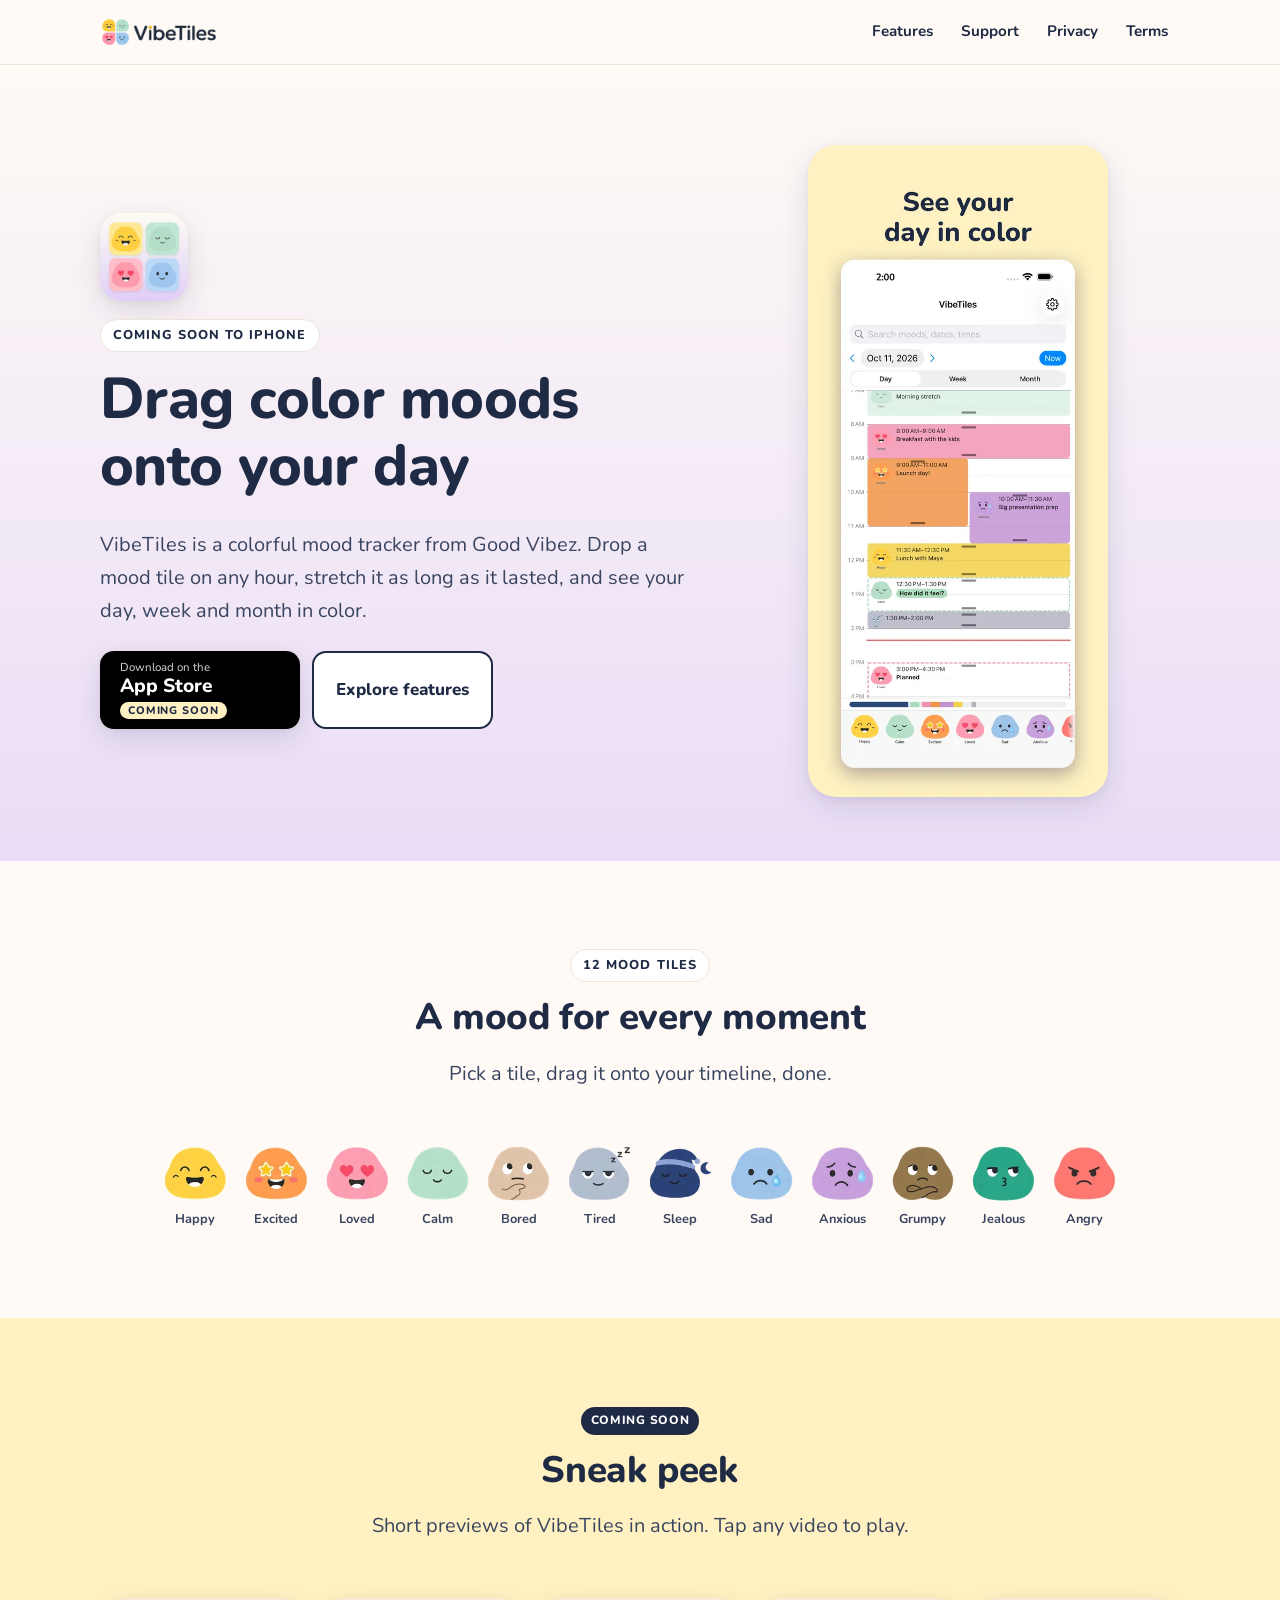
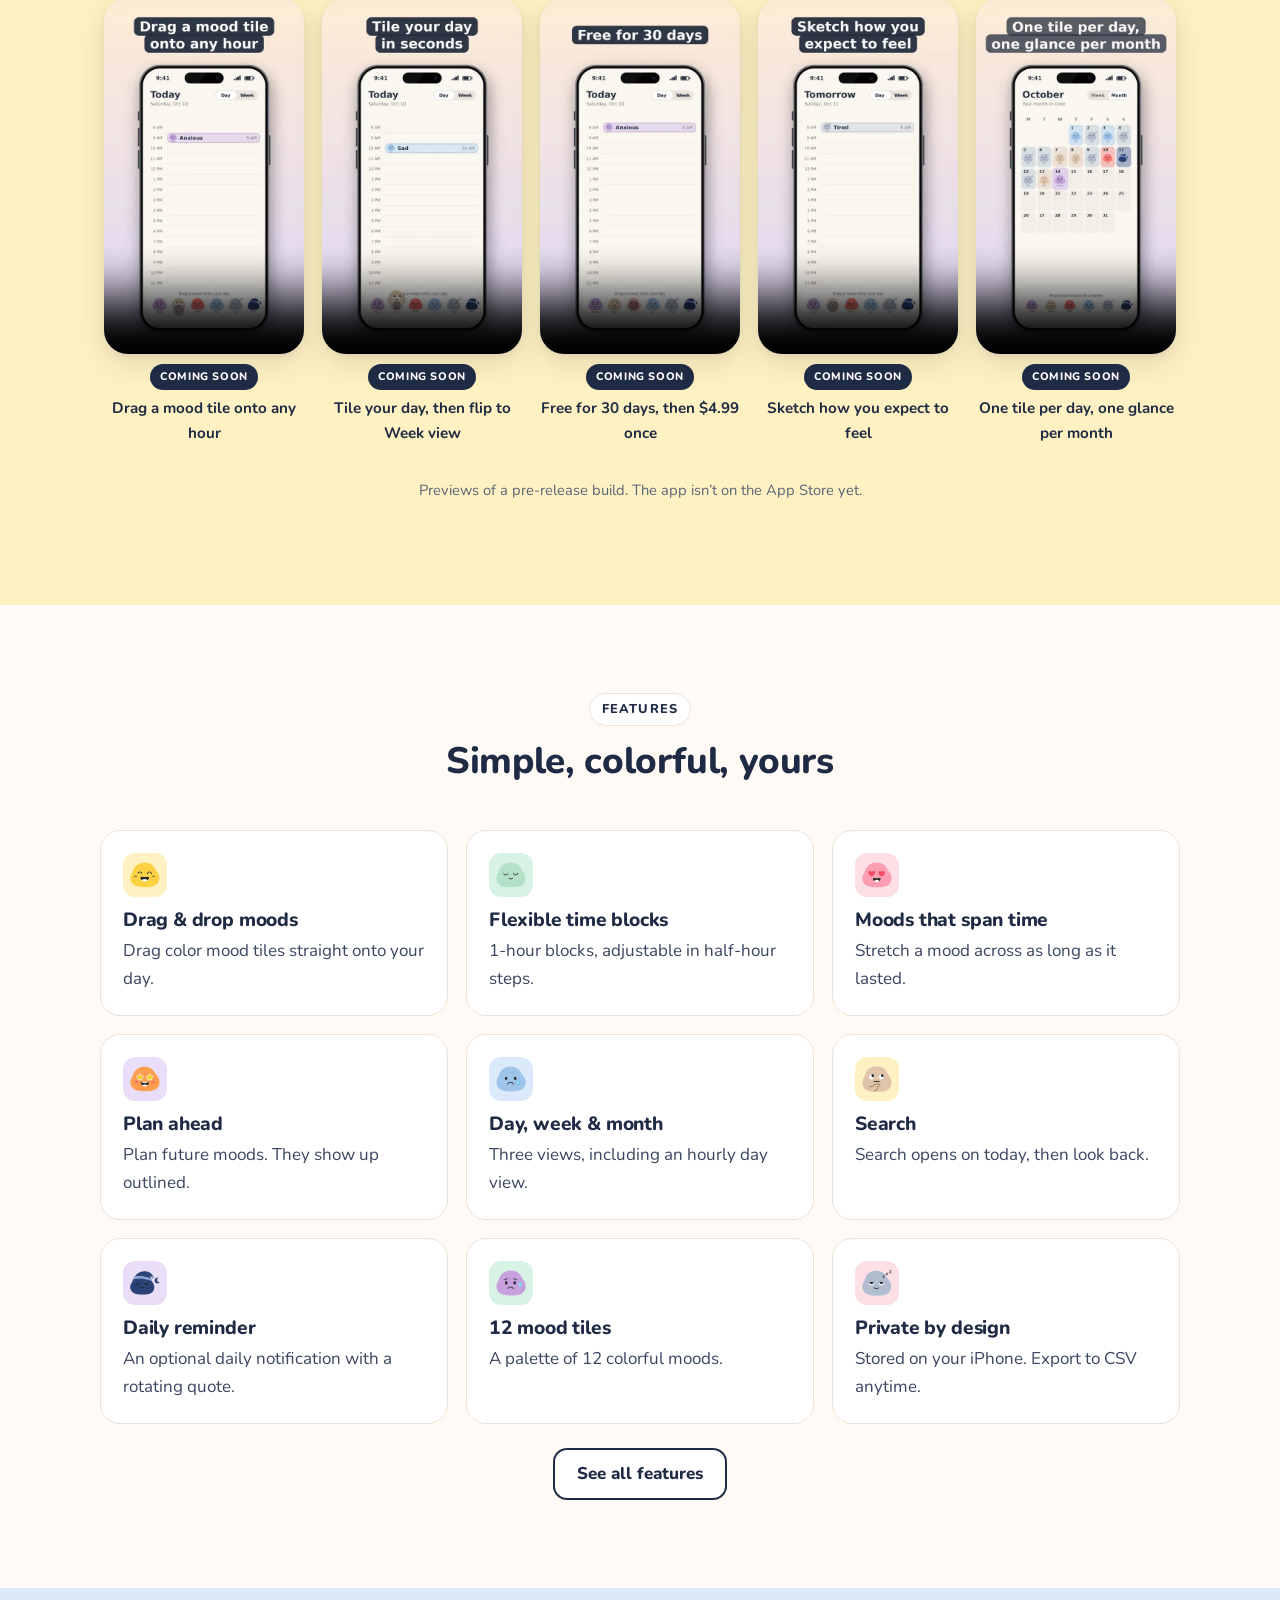
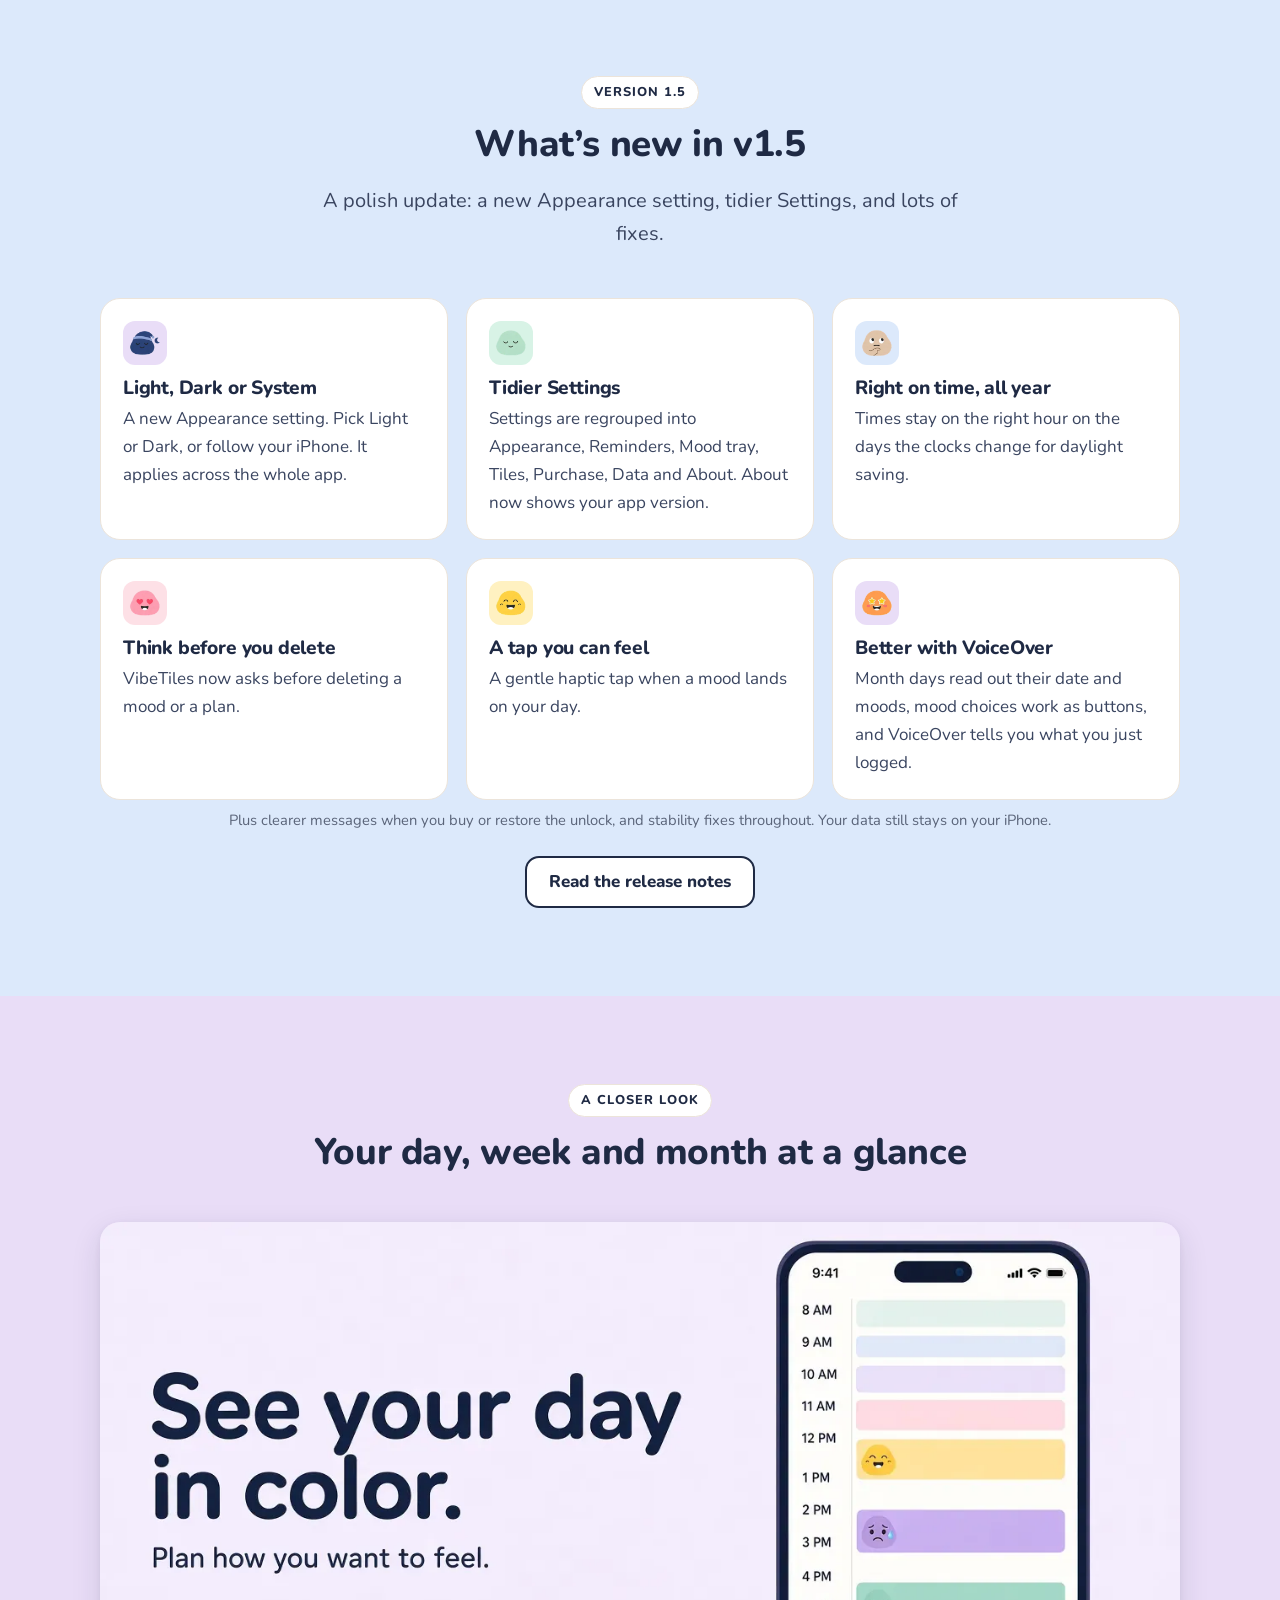
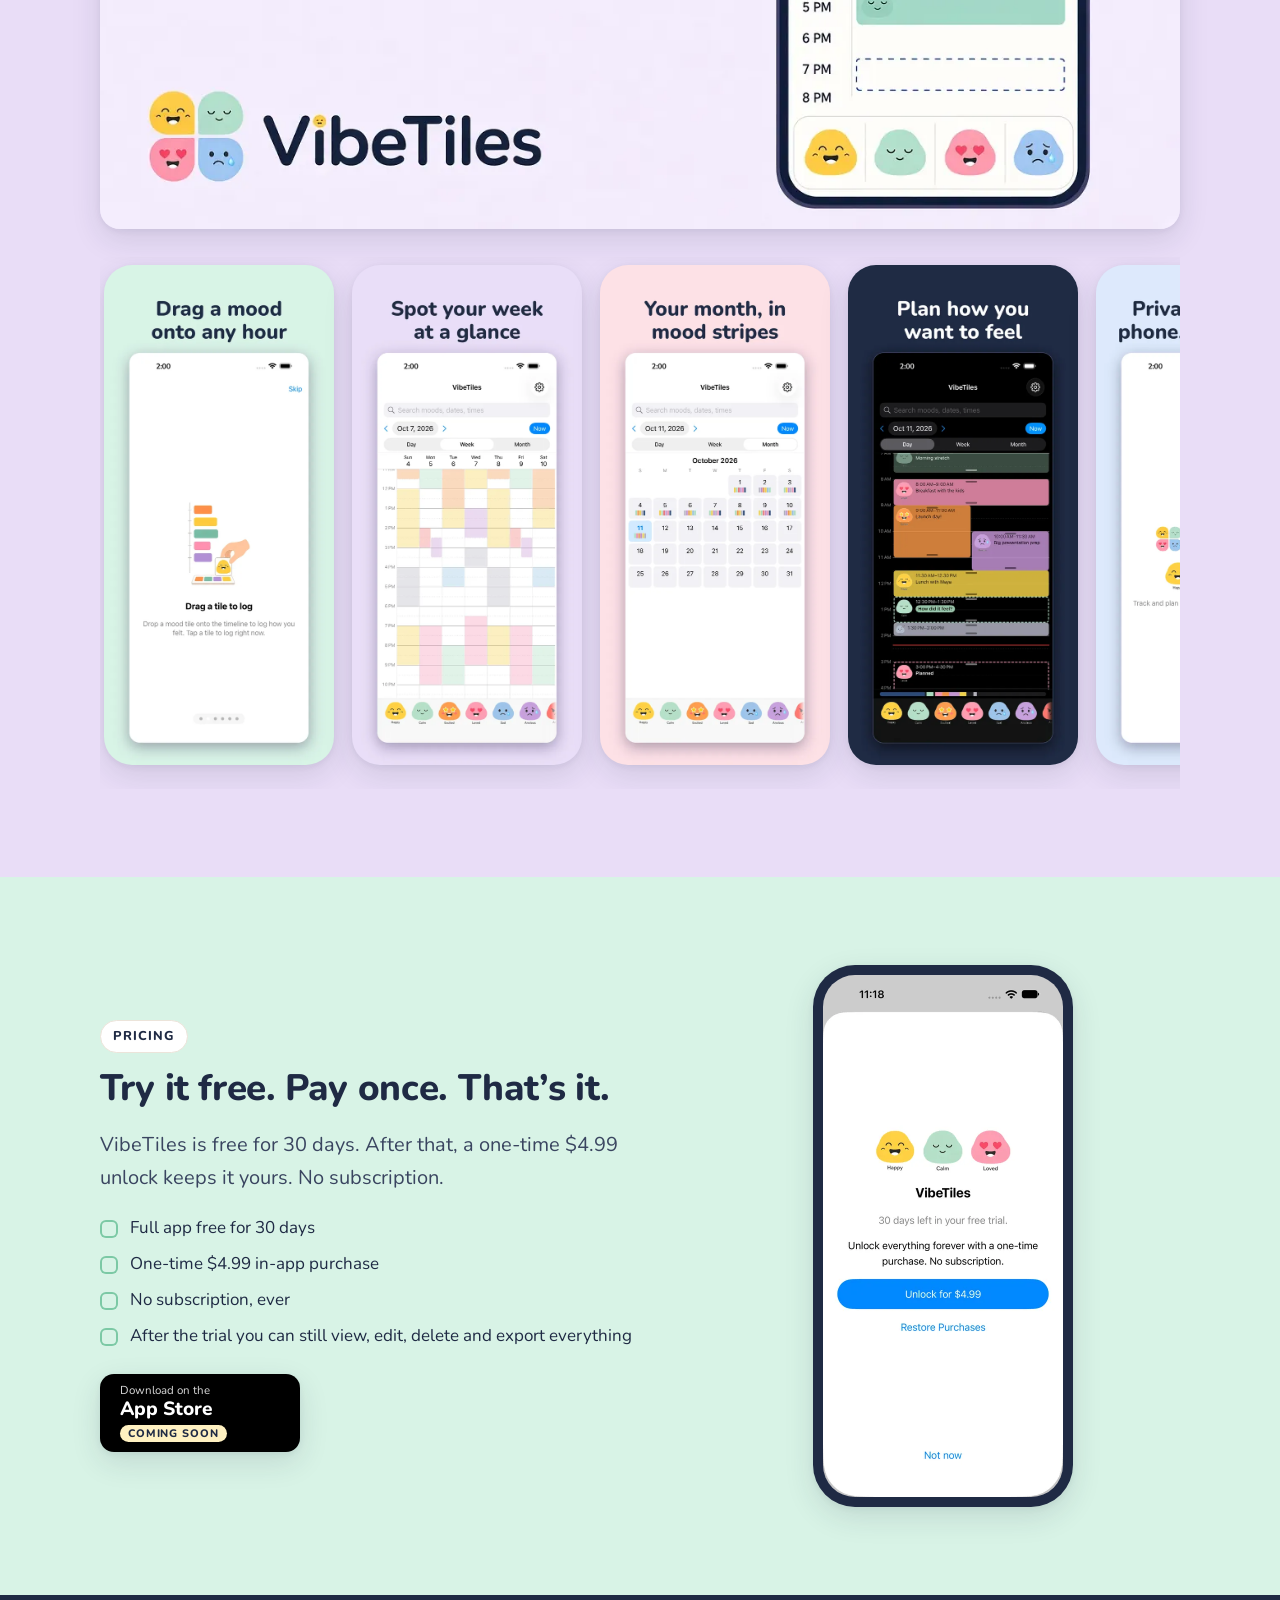
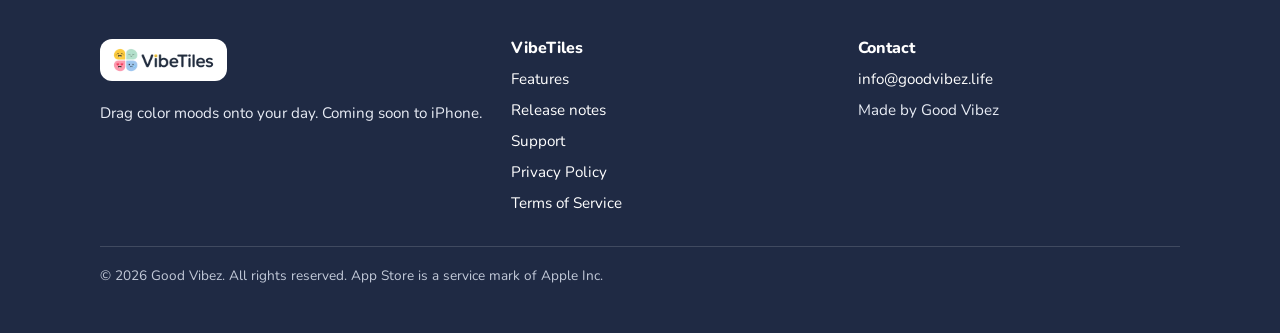
==== commit 234c17ec: "v1.5: What's new section, release notes page, support FAQ updates" ====
--- a/index.html
+++ b/index.html
@@ -30,6 +30,7 @@
 <video playsinline muted loop preload="none" controls poster="video/vibetiles-month-in-color.webp" width="720" height="1280" aria-label="VibeTiles preview: One tile per day, one glance per month"><source src="video/vibetiles-month-in-color.mp4" type="video/mp4">Your browser can't play this video. <a href="video/vibetiles-month-in-color.mp4">Download it</a>.</video>
 <figcaption><span class="pill">Coming soon</span><span class="cap">One tile per day, one glance per month</span></figcaption></figure></div><p class="note">Previews of a pre-release build. The app isn&rsquo;t on the App Store yet.</p></div></section>
 <section class="section" aria-labelledby="feat-h"><div class="wrap"><div class="section-head"><span class="eyebrow">Features</span><h2 id="feat-h">Simple, colorful, yours</h2></div><div class="grid cols-3"><div class="card"><div class="dot bg-yellow"><img src="img/tiles/happy.webp" alt="" width="34" height="34" loading="lazy"></div><h3>Drag &amp; drop moods</h3><p>Drag color mood tiles straight onto your day.</p></div><div class="card"><div class="dot bg-mint"><img src="img/tiles/calm.webp" alt="" width="34" height="34" loading="lazy"></div><h3>Flexible time blocks</h3><p>1-hour blocks, adjustable in half-hour steps.</p></div><div class="card"><div class="dot bg-pink"><img src="img/tiles/loved.webp" alt="" width="34" height="34" loading="lazy"></div><h3>Moods that span time</h3><p>Stretch a mood across as long as it lasted.</p></div><div class="card"><div class="dot bg-lilac"><img src="img/tiles/excited.webp" alt="" width="34" height="34" loading="lazy"></div><h3>Plan ahead</h3><p>Plan future moods. They show up outlined.</p></div><div class="card"><div class="dot bg-sky"><img src="img/tiles/sad.webp" alt="" width="34" height="34" loading="lazy"></div><h3>Day, week &amp; month</h3><p>Three views, including an hourly day view.</p></div><div class="card"><div class="dot bg-yellow"><img src="img/tiles/bored.webp" alt="" width="34" height="34" loading="lazy"></div><h3>Search</h3><p>Search opens on today, then look back.</p></div><div class="card"><div class="dot bg-lilac"><img src="img/tiles/sleep.webp" alt="" width="34" height="34" loading="lazy"></div><h3>Daily reminder</h3><p>An optional daily notification with a rotating quote.</p></div><div class="card"><div class="dot bg-mint"><img src="img/tiles/anxious.webp" alt="" width="34" height="34" loading="lazy"></div><h3>12 mood tiles</h3><p>A palette of 12 colorful moods.</p></div><div class="card"><div class="dot bg-pink"><img src="img/tiles/tired.webp" alt="" width="34" height="34" loading="lazy"></div><h3>Private by design</h3><p>Stored on your iPhone. Export to CSV anytime.</p></div></div><div class="cta-row" style="justify-content:center"><a class="btn" href="features.html">See all features</a></div></div></section>
+<section class="section tint-sky" id="whats-new" aria-labelledby="new-h"><div class="wrap"><div class="section-head"><span class="eyebrow">Version 1.5</span><h2 id="new-h">What&rsquo;s new in v1.5</h2><p class="lead">A polish update: a new Appearance setting, tidier Settings, and lots of fixes.</p></div><div class="grid cols-3"><div class="card"><div class="dot bg-lilac"><img src="img/tiles/sleep.webp" alt="" width="34" height="34" loading="lazy"></div><h3>Light, Dark or System</h3><p>A new Appearance setting. Pick Light or Dark, or follow your iPhone. It applies across the whole app.</p></div><div class="card"><div class="dot bg-mint"><img src="img/tiles/calm.webp" alt="" width="34" height="34" loading="lazy"></div><h3>Tidier Settings</h3><p>Settings are regrouped into Appearance, Reminders, Mood tray, Tiles, Purchase, Data and About. About now shows your app version.</p></div><div class="card"><div class="dot bg-sky"><img src="img/tiles/bored.webp" alt="" width="34" height="34" loading="lazy"></div><h3>Right on time, all year</h3><p>Times stay on the right hour on the days the clocks change for daylight saving.</p></div><div class="card"><div class="dot bg-pink"><img src="img/tiles/loved.webp" alt="" width="34" height="34" loading="lazy"></div><h3>Think before you delete</h3><p>VibeTiles now asks before deleting a mood or a plan.</p></div><div class="card"><div class="dot bg-yellow"><img src="img/tiles/happy.webp" alt="" width="34" height="34" loading="lazy"></div><h3>A tap you can feel</h3><p>A gentle haptic tap when a mood lands on your day.</p></div><div class="card"><div class="dot bg-lilac"><img src="img/tiles/excited.webp" alt="" width="34" height="34" loading="lazy"></div><h3>Better with VoiceOver</h3><p>Month days read out their date and moods, mood choices work as buttons, and VoiceOver tells you what you just logged.</p></div></div><p class="note">Plus clearer messages when you buy or restore the unlock, and stability fixes throughout. Your data still stays on your iPhone.</p><div class="cta-row" style="justify-content:center"><a class="btn" href="release-notes.html">Read the release notes</a></div></div></section>
 <section class="section tint-lilac" aria-labelledby="color-h"><div class="wrap"><div class="section-head"><span class="eyebrow">A closer look</span><h2 id="color-h">Your day, week and month at a glance</h2></div>
 <img class="banner" src="img/hero-dayincolor.webp" srcset="img/hero-dayincolor-720.webp 720w, img/hero-dayincolor.webp 1280w" sizes="(min-width:1120px) 1080px, 100vw" alt="See your day in color. Plan how you want to feel. A phone showing a day of pastel mood tiles." width="1280" height="720" loading="lazy">
 <div class="shots" style="margin-top:28px" aria-label="Screenshots"><img class="shot" src="img/shot-02-drag.webp" alt="Drag a mood onto any hour" width="560" height="1217" loading="lazy"><img class="shot" src="img/shot-03-week.webp" alt="Spot your week at a glance" width="560" height="1217" loading="lazy"><img class="shot" src="img/shot-04-month.webp" alt="Your month, in mood stripes" width="560" height="1217" loading="lazy"><img class="shot" src="img/shot-05-dark.webp" alt="Plan how you want to feel, shown in dark mode" width="560" height="1217" loading="lazy"><img class="shot" src="img/shot-06-private.webp" alt="Private. On your phone. No account." width="560" height="1217" loading="lazy"><img class="shot" src="img/shot-07-search.webp" alt="Find every mood, fast" width="560" height="1217" loading="lazy"></div></div></section>
@@ -40,7 +41,7 @@
 <div class="phone"><img src="img/paywall.webp" alt="VibeTiles unlock screen: 30 days left in your free trial, unlock everything forever with a one-time purchase, no subscription, Unlock for $4.99" width="480" height="1044" loading="lazy"></div>
 </div></section></main><footer class="site-footer"><div class="wrap">
 <div><a class="foot-brand" href="./" aria-label="VibeTiles home"><img src="img/wordmark.webp" alt="VibeTiles" width="110" height="28"></a><p style="margin-top:12px">Drag color moods onto your day. Coming soon to iPhone.</p></div>
-<div><h2>VibeTiles</h2><ul><li><a href="features.html">Features</a></li><li><a href="support.html">Support</a></li><li><a href="privacy.html">Privacy Policy</a></li><li><a href="terms.html">Terms of Service</a></li></ul></div>
+<div><h2>VibeTiles</h2><ul><li><a href="features.html">Features</a></li><li><a href="release-notes.html">Release notes</a></li><li><a href="support.html">Support</a></li><li><a href="privacy.html">Privacy Policy</a></li><li><a href="terms.html">Terms of Service</a></li></ul></div>
 <div><h2>Contact</h2><ul><li><a href="mailto:info@goodvibez.life">info@goodvibez.life</a></li><li>Made by Good Vibez</li></ul></div>
 <p class="fine">&copy; 2026 Good Vibez. All rights reserved. App Store is a service mark of Apple Inc.</p>
 </div></footer></body></html>
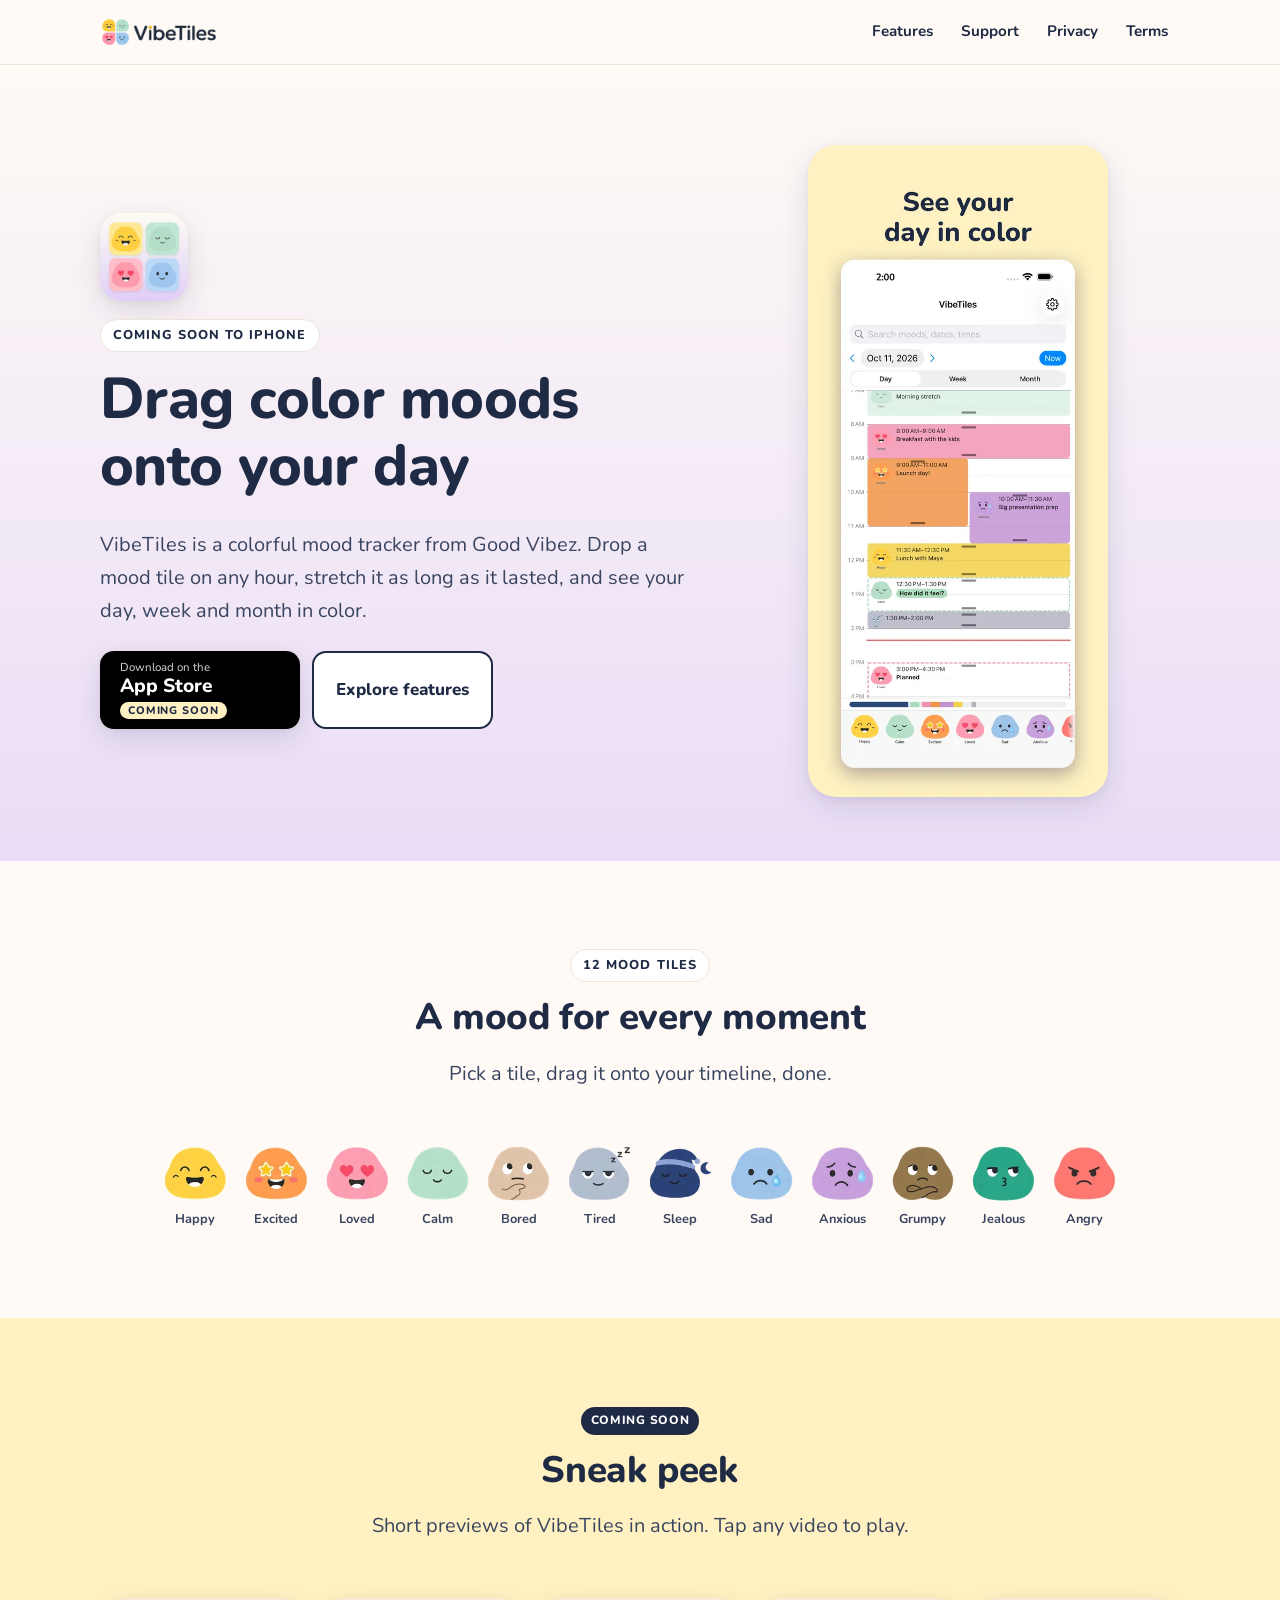
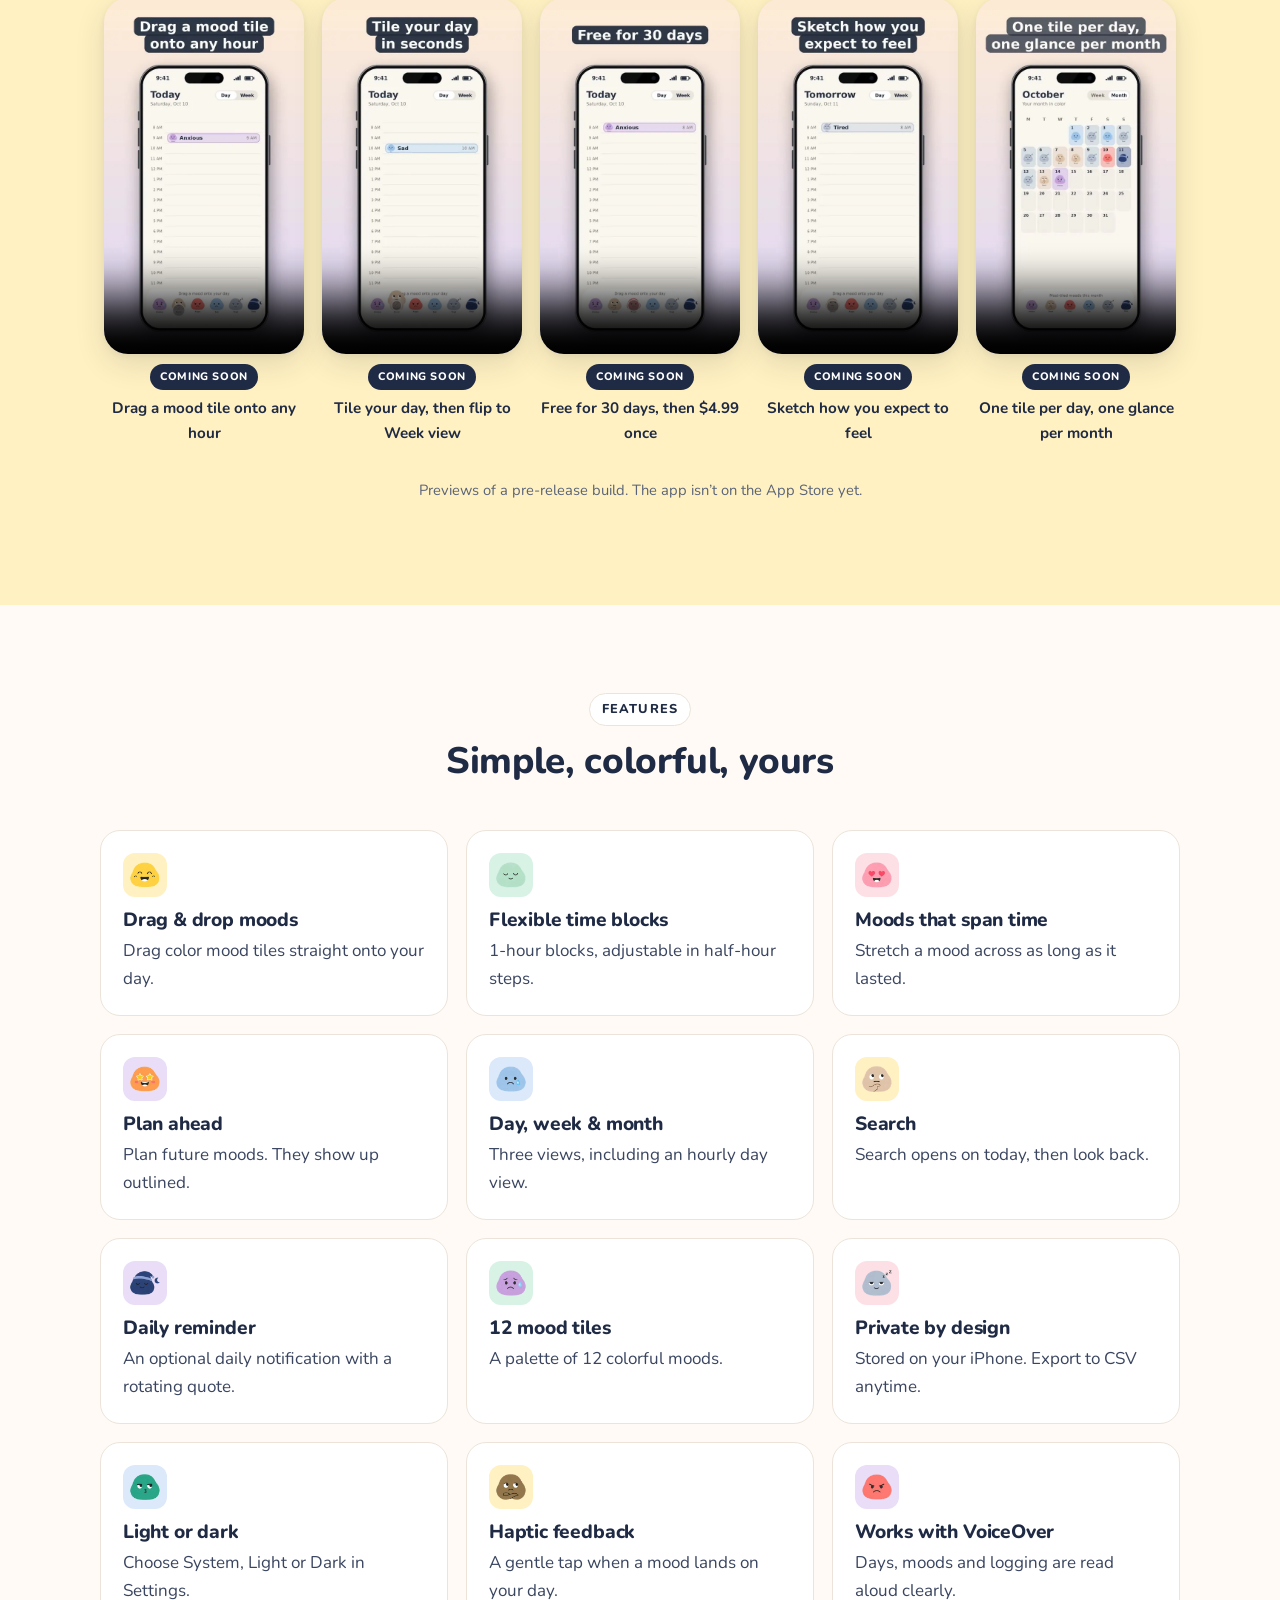
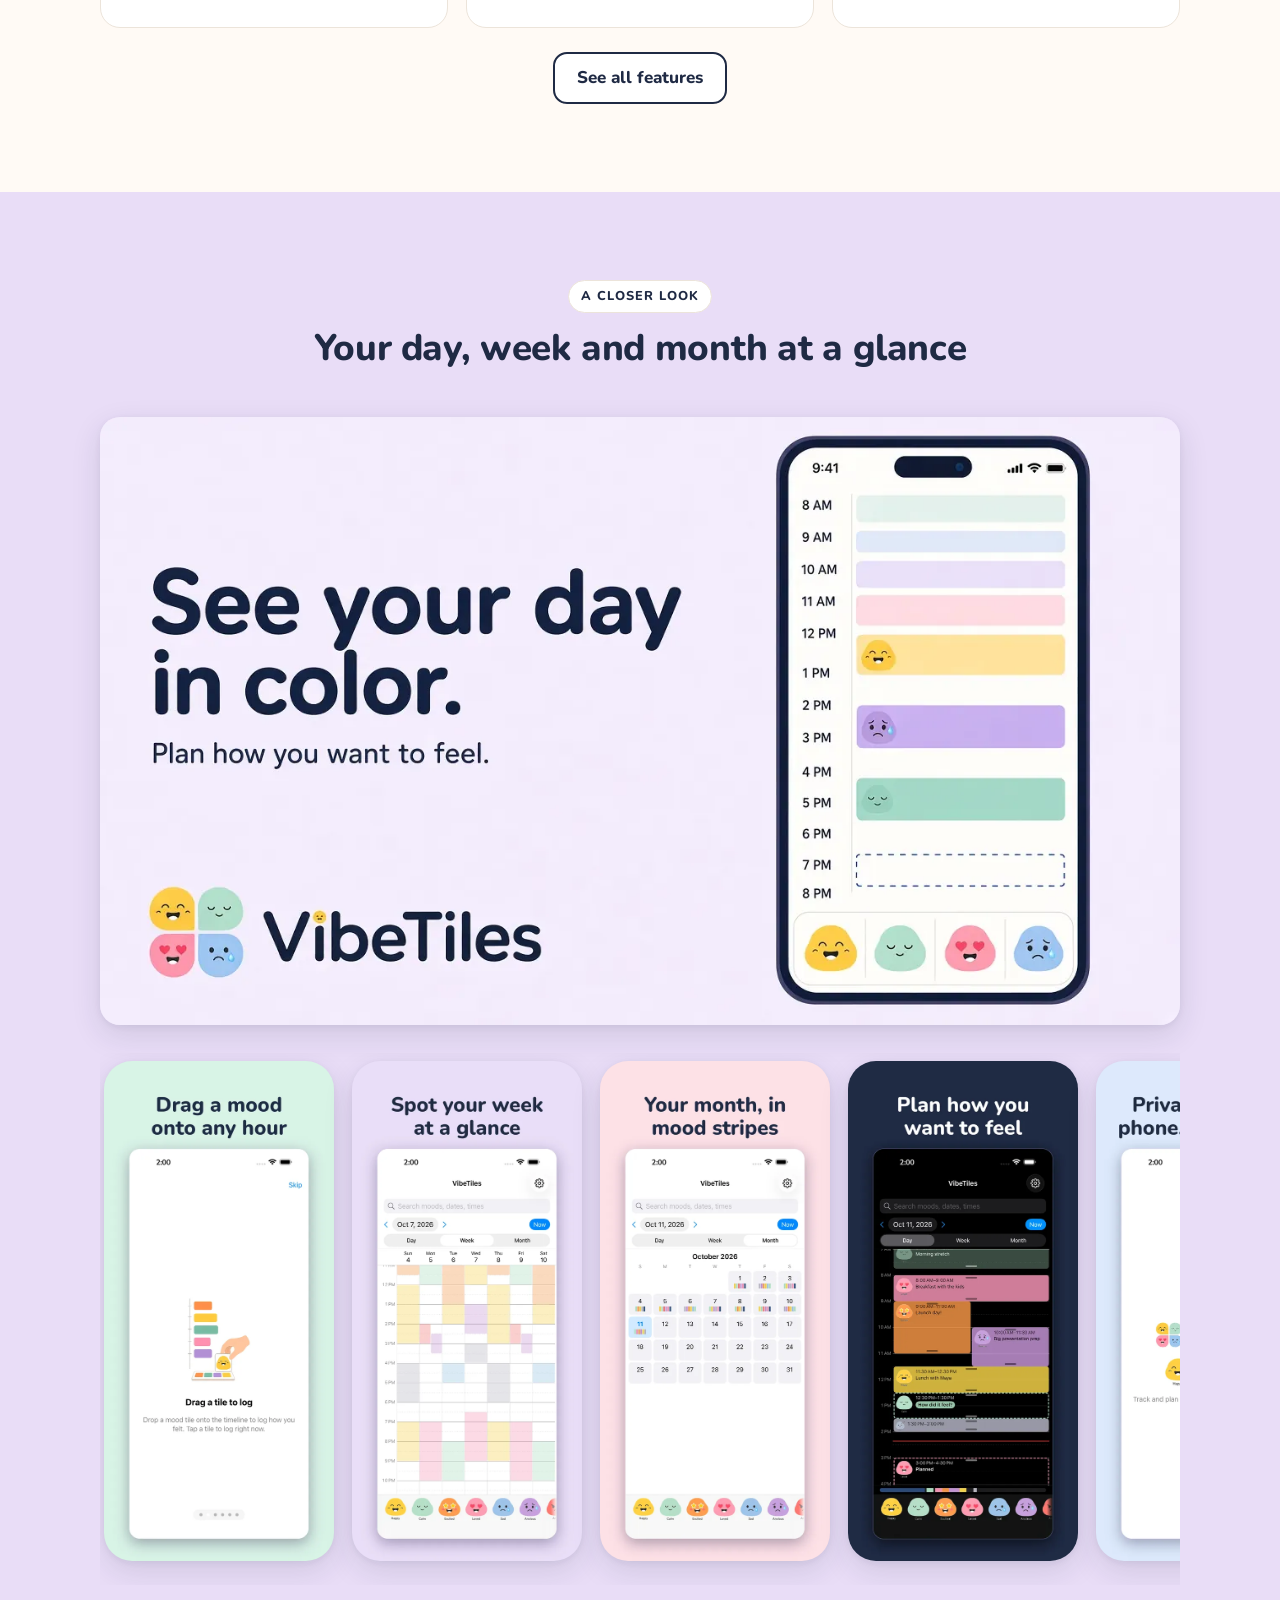
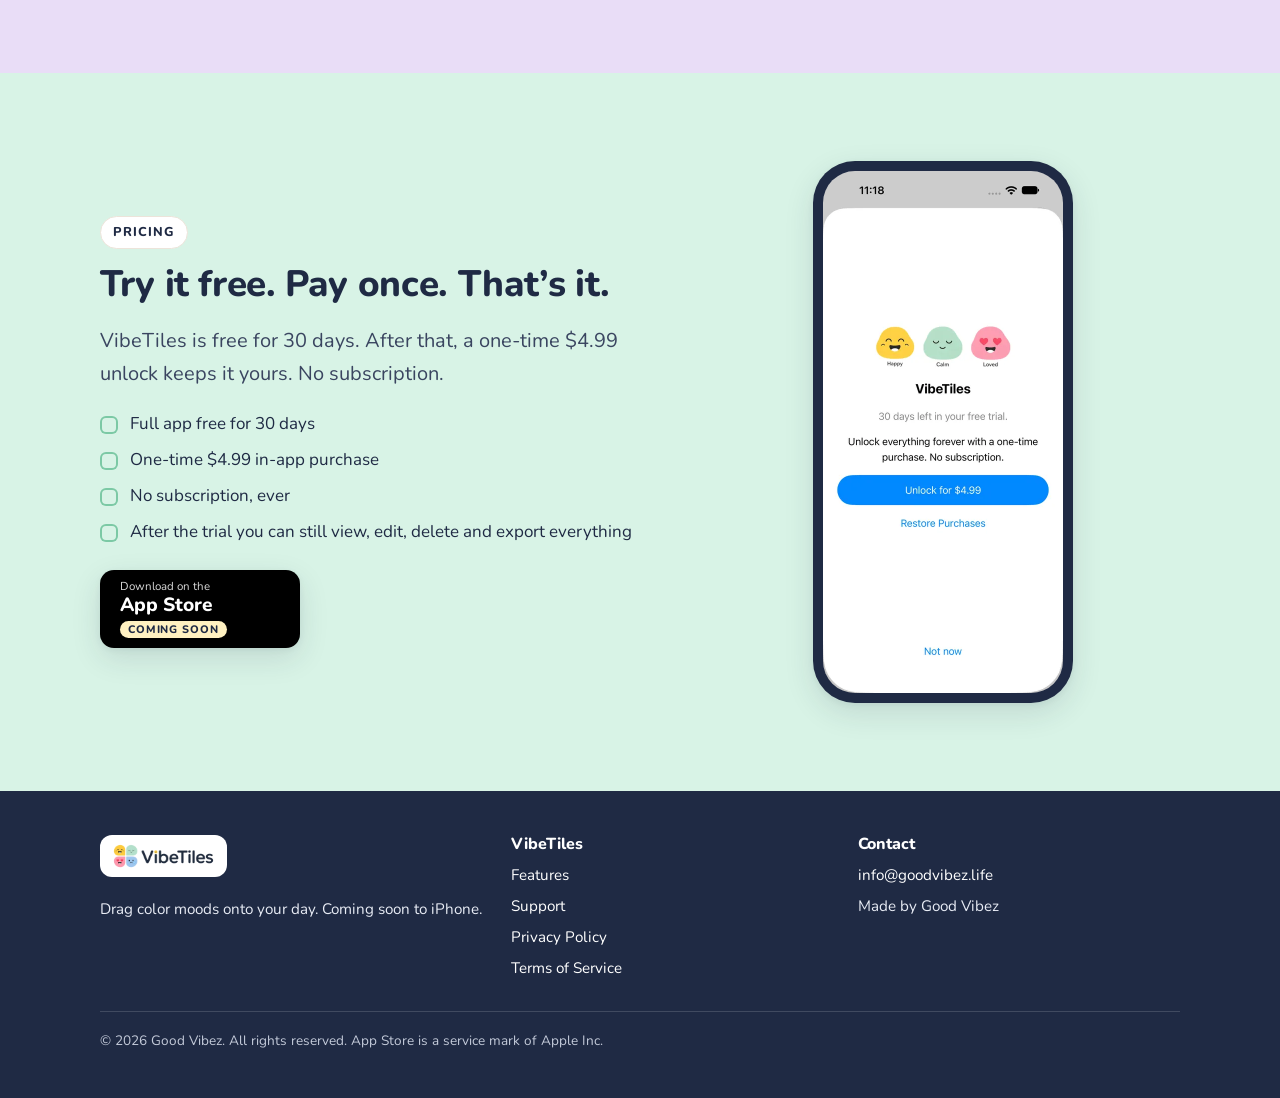
==== commit 23b7f266: "Fold app features into existing feature lists; drop v1.5 and release-notes messaging" ====
--- a/index.html
+++ b/index.html
@@ -29,8 +29,7 @@
 <figcaption><span class="pill">Coming soon</span><span class="cap">Sketch how you expect to feel</span></figcaption></figure><figure class="video-card">
 <video playsinline muted loop preload="none" controls poster="video/vibetiles-month-in-color.webp" width="720" height="1280" aria-label="VibeTiles preview: One tile per day, one glance per month"><source src="video/vibetiles-month-in-color.mp4" type="video/mp4">Your browser can't play this video. <a href="video/vibetiles-month-in-color.mp4">Download it</a>.</video>
 <figcaption><span class="pill">Coming soon</span><span class="cap">One tile per day, one glance per month</span></figcaption></figure></div><p class="note">Previews of a pre-release build. The app isn&rsquo;t on the App Store yet.</p></div></section>
-<section class="section" aria-labelledby="feat-h"><div class="wrap"><div class="section-head"><span class="eyebrow">Features</span><h2 id="feat-h">Simple, colorful, yours</h2></div><div class="grid cols-3"><div class="card"><div class="dot bg-yellow"><img src="img/tiles/happy.webp" alt="" width="34" height="34" loading="lazy"></div><h3>Drag &amp; drop moods</h3><p>Drag color mood tiles straight onto your day.</p></div><div class="card"><div class="dot bg-mint"><img src="img/tiles/calm.webp" alt="" width="34" height="34" loading="lazy"></div><h3>Flexible time blocks</h3><p>1-hour blocks, adjustable in half-hour steps.</p></div><div class="card"><div class="dot bg-pink"><img src="img/tiles/loved.webp" alt="" width="34" height="34" loading="lazy"></div><h3>Moods that span time</h3><p>Stretch a mood across as long as it lasted.</p></div><div class="card"><div class="dot bg-lilac"><img src="img/tiles/excited.webp" alt="" width="34" height="34" loading="lazy"></div><h3>Plan ahead</h3><p>Plan future moods. They show up outlined.</p></div><div class="card"><div class="dot bg-sky"><img src="img/tiles/sad.webp" alt="" width="34" height="34" loading="lazy"></div><h3>Day, week &amp; month</h3><p>Three views, including an hourly day view.</p></div><div class="card"><div class="dot bg-yellow"><img src="img/tiles/bored.webp" alt="" width="34" height="34" loading="lazy"></div><h3>Search</h3><p>Search opens on today, then look back.</p></div><div class="card"><div class="dot bg-lilac"><img src="img/tiles/sleep.webp" alt="" width="34" height="34" loading="lazy"></div><h3>Daily reminder</h3><p>An optional daily notification with a rotating quote.</p></div><div class="card"><div class="dot bg-mint"><img src="img/tiles/anxious.webp" alt="" width="34" height="34" loading="lazy"></div><h3>12 mood tiles</h3><p>A palette of 12 colorful moods.</p></div><div class="card"><div class="dot bg-pink"><img src="img/tiles/tired.webp" alt="" width="34" height="34" loading="lazy"></div><h3>Private by design</h3><p>Stored on your iPhone. Export to CSV anytime.</p></div></div><div class="cta-row" style="justify-content:center"><a class="btn" href="features.html">See all features</a></div></div></section>
-<section class="section tint-sky" id="whats-new" aria-labelledby="new-h"><div class="wrap"><div class="section-head"><span class="eyebrow">Version 1.5</span><h2 id="new-h">What&rsquo;s new in v1.5</h2><p class="lead">A polish update: a new Appearance setting, tidier Settings, and lots of fixes.</p></div><div class="grid cols-3"><div class="card"><div class="dot bg-lilac"><img src="img/tiles/sleep.webp" alt="" width="34" height="34" loading="lazy"></div><h3>Light, Dark or System</h3><p>A new Appearance setting. Pick Light or Dark, or follow your iPhone. It applies across the whole app.</p></div><div class="card"><div class="dot bg-mint"><img src="img/tiles/calm.webp" alt="" width="34" height="34" loading="lazy"></div><h3>Tidier Settings</h3><p>Settings are regrouped into Appearance, Reminders, Mood tray, Tiles, Purchase, Data and About. About now shows your app version.</p></div><div class="card"><div class="dot bg-sky"><img src="img/tiles/bored.webp" alt="" width="34" height="34" loading="lazy"></div><h3>Right on time, all year</h3><p>Times stay on the right hour on the days the clocks change for daylight saving.</p></div><div class="card"><div class="dot bg-pink"><img src="img/tiles/loved.webp" alt="" width="34" height="34" loading="lazy"></div><h3>Think before you delete</h3><p>VibeTiles now asks before deleting a mood or a plan.</p></div><div class="card"><div class="dot bg-yellow"><img src="img/tiles/happy.webp" alt="" width="34" height="34" loading="lazy"></div><h3>A tap you can feel</h3><p>A gentle haptic tap when a mood lands on your day.</p></div><div class="card"><div class="dot bg-lilac"><img src="img/tiles/excited.webp" alt="" width="34" height="34" loading="lazy"></div><h3>Better with VoiceOver</h3><p>Month days read out their date and moods, mood choices work as buttons, and VoiceOver tells you what you just logged.</p></div></div><p class="note">Plus clearer messages when you buy or restore the unlock, and stability fixes throughout. Your data still stays on your iPhone.</p><div class="cta-row" style="justify-content:center"><a class="btn" href="release-notes.html">Read the release notes</a></div></div></section>
+<section class="section" aria-labelledby="feat-h"><div class="wrap"><div class="section-head"><span class="eyebrow">Features</span><h2 id="feat-h">Simple, colorful, yours</h2></div><div class="grid cols-3"><div class="card"><div class="dot bg-yellow"><img src="img/tiles/happy.webp" alt="" width="34" height="34" loading="lazy"></div><h3>Drag &amp; drop moods</h3><p>Drag color mood tiles straight onto your day.</p></div><div class="card"><div class="dot bg-mint"><img src="img/tiles/calm.webp" alt="" width="34" height="34" loading="lazy"></div><h3>Flexible time blocks</h3><p>1-hour blocks, adjustable in half-hour steps.</p></div><div class="card"><div class="dot bg-pink"><img src="img/tiles/loved.webp" alt="" width="34" height="34" loading="lazy"></div><h3>Moods that span time</h3><p>Stretch a mood across as long as it lasted.</p></div><div class="card"><div class="dot bg-lilac"><img src="img/tiles/excited.webp" alt="" width="34" height="34" loading="lazy"></div><h3>Plan ahead</h3><p>Plan future moods. They show up outlined.</p></div><div class="card"><div class="dot bg-sky"><img src="img/tiles/sad.webp" alt="" width="34" height="34" loading="lazy"></div><h3>Day, week &amp; month</h3><p>Three views, including an hourly day view.</p></div><div class="card"><div class="dot bg-yellow"><img src="img/tiles/bored.webp" alt="" width="34" height="34" loading="lazy"></div><h3>Search</h3><p>Search opens on today, then look back.</p></div><div class="card"><div class="dot bg-lilac"><img src="img/tiles/sleep.webp" alt="" width="34" height="34" loading="lazy"></div><h3>Daily reminder</h3><p>An optional daily notification with a rotating quote.</p></div><div class="card"><div class="dot bg-mint"><img src="img/tiles/anxious.webp" alt="" width="34" height="34" loading="lazy"></div><h3>12 mood tiles</h3><p>A palette of 12 colorful moods.</p></div><div class="card"><div class="dot bg-pink"><img src="img/tiles/tired.webp" alt="" width="34" height="34" loading="lazy"></div><h3>Private by design</h3><p>Stored on your iPhone. Export to CSV anytime.</p></div><div class="card"><div class="dot bg-sky"><img src="img/tiles/jealous.webp" alt="" width="34" height="34" loading="lazy"></div><h3>Light or dark</h3><p>Choose System, Light or Dark in Settings.</p></div><div class="card"><div class="dot bg-yellow"><img src="img/tiles/grumpy.webp" alt="" width="34" height="34" loading="lazy"></div><h3>Haptic feedback</h3><p>A gentle tap when a mood lands on your day.</p></div><div class="card"><div class="dot bg-lilac"><img src="img/tiles/angry.webp" alt="" width="34" height="34" loading="lazy"></div><h3>Works with VoiceOver</h3><p>Days, moods and logging are read aloud clearly.</p></div></div><div class="cta-row" style="justify-content:center"><a class="btn" href="features.html">See all features</a></div></div></section>
 <section class="section tint-lilac" aria-labelledby="color-h"><div class="wrap"><div class="section-head"><span class="eyebrow">A closer look</span><h2 id="color-h">Your day, week and month at a glance</h2></div>
 <img class="banner" src="img/hero-dayincolor.webp" srcset="img/hero-dayincolor-720.webp 720w, img/hero-dayincolor.webp 1280w" sizes="(min-width:1120px) 1080px, 100vw" alt="See your day in color. Plan how you want to feel. A phone showing a day of pastel mood tiles." width="1280" height="720" loading="lazy">
 <div class="shots" style="margin-top:28px" aria-label="Screenshots"><img class="shot" src="img/shot-02-drag.webp" alt="Drag a mood onto any hour" width="560" height="1217" loading="lazy"><img class="shot" src="img/shot-03-week.webp" alt="Spot your week at a glance" width="560" height="1217" loading="lazy"><img class="shot" src="img/shot-04-month.webp" alt="Your month, in mood stripes" width="560" height="1217" loading="lazy"><img class="shot" src="img/shot-05-dark.webp" alt="Plan how you want to feel, shown in dark mode" width="560" height="1217" loading="lazy"><img class="shot" src="img/shot-06-private.webp" alt="Private. On your phone. No account." width="560" height="1217" loading="lazy"><img class="shot" src="img/shot-07-search.webp" alt="Find every mood, fast" width="560" height="1217" loading="lazy"></div></div></section>
@@ -41,7 +40,7 @@
 <div class="phone"><img src="img/paywall.webp" alt="VibeTiles unlock screen: 30 days left in your free trial, unlock everything forever with a one-time purchase, no subscription, Unlock for $4.99" width="480" height="1044" loading="lazy"></div>
 </div></section></main><footer class="site-footer"><div class="wrap">
 <div><a class="foot-brand" href="./" aria-label="VibeTiles home"><img src="img/wordmark.webp" alt="VibeTiles" width="110" height="28"></a><p style="margin-top:12px">Drag color moods onto your day. Coming soon to iPhone.</p></div>
-<div><h2>VibeTiles</h2><ul><li><a href="features.html">Features</a></li><li><a href="release-notes.html">Release notes</a></li><li><a href="support.html">Support</a></li><li><a href="privacy.html">Privacy Policy</a></li><li><a href="terms.html">Terms of Service</a></li></ul></div>
+<div><h2>VibeTiles</h2><ul><li><a href="features.html">Features</a></li><li><a href="support.html">Support</a></li><li><a href="privacy.html">Privacy Policy</a></li><li><a href="terms.html">Terms of Service</a></li></ul></div>
 <div><h2>Contact</h2><ul><li><a href="mailto:info@goodvibez.life">info@goodvibez.life</a></li><li>Made by Good Vibez</li></ul></div>
 <p class="fine">&copy; 2026 Good Vibez. All rights reserved. App Store is a service mark of Apple Inc.</p>
 </div></footer></body></html>
